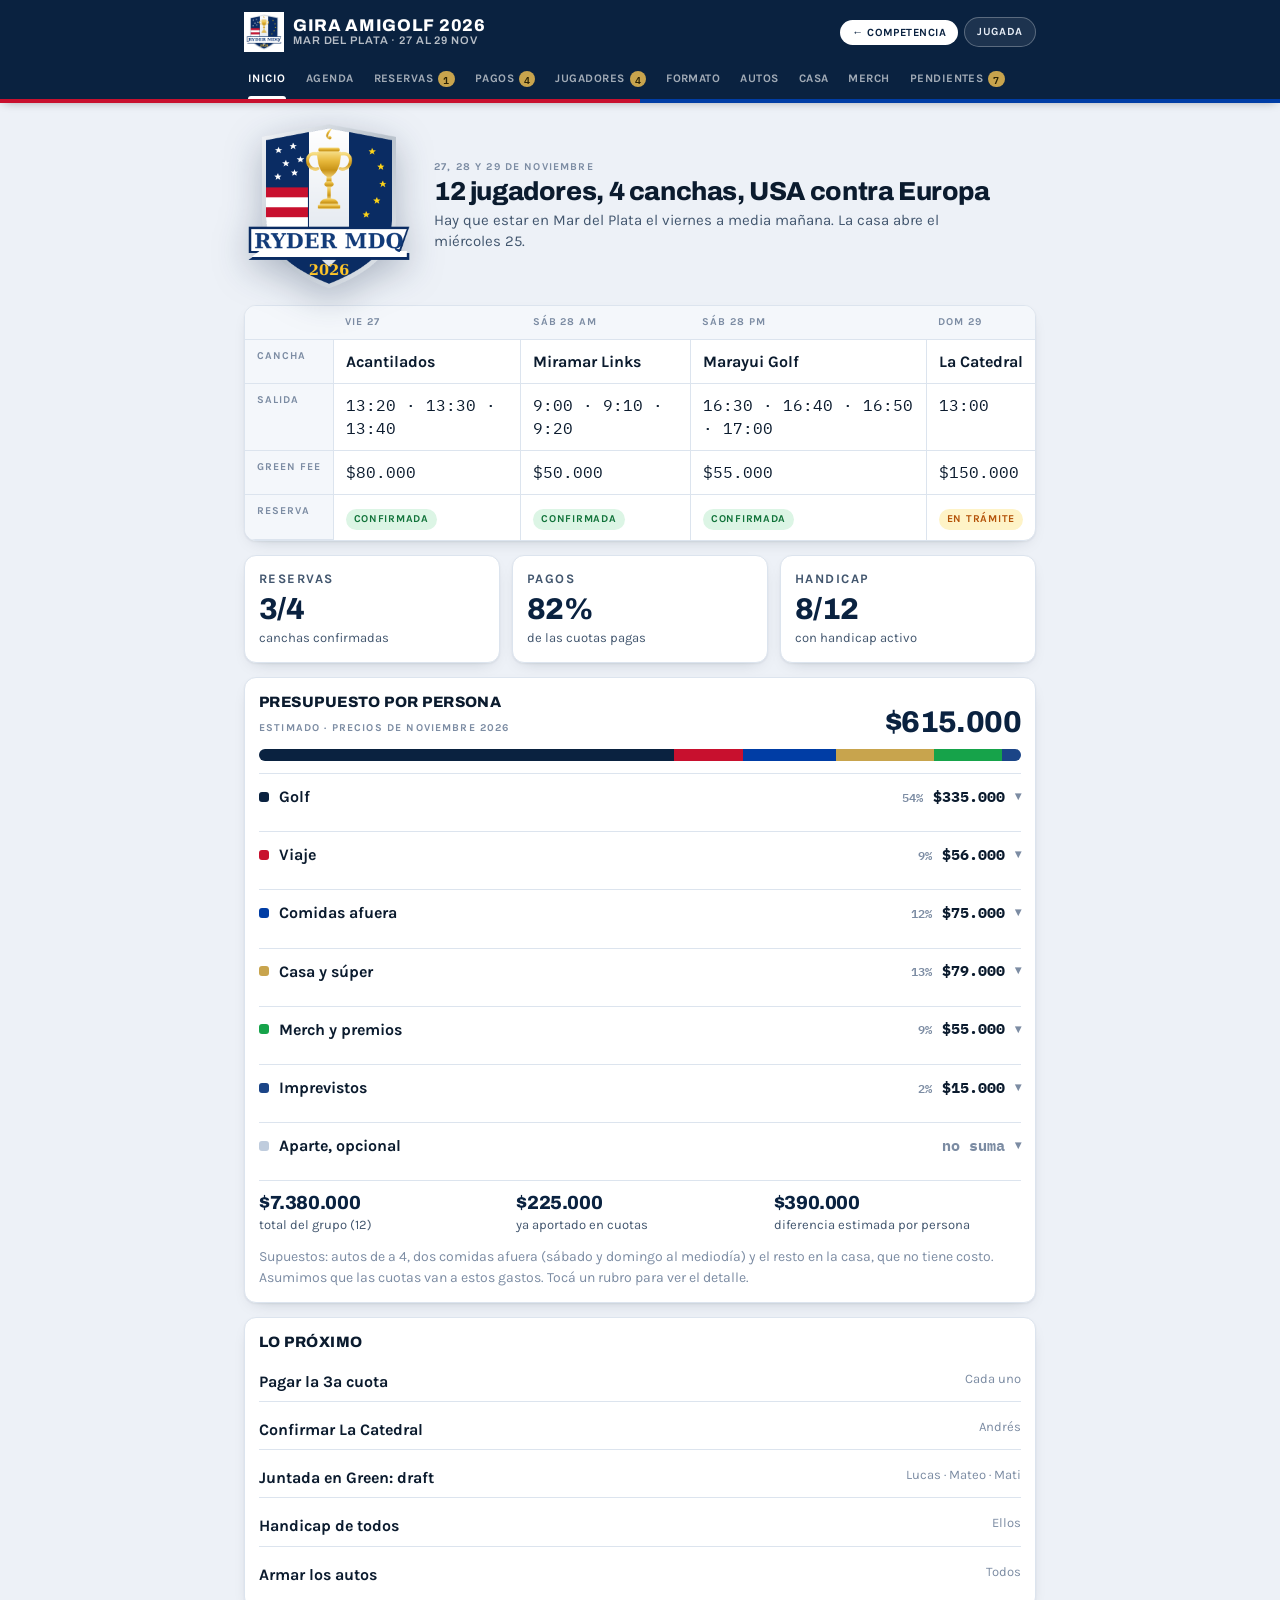
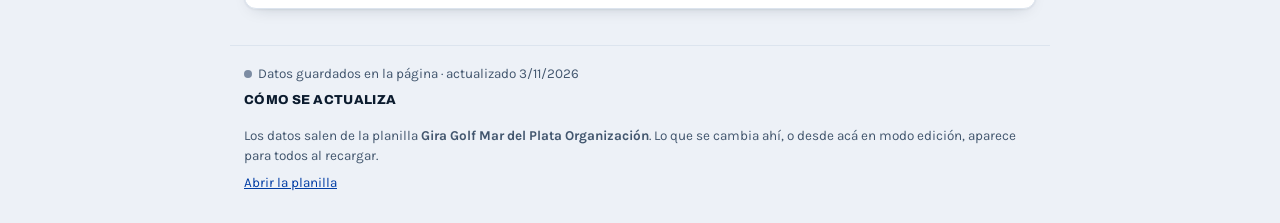
==== gira/index.html @ bca5e1f0 "Gira: la ruta no queda tapada por la leyenda Co-Authored-By: Claude Opus 5.5 <noreply@anthropic.com>" ====
<!doctype html>
<html lang="es">
<head>
<meta charset="utf-8">
<meta name="viewport" content="width=device-width,initial-scale=1,viewport-fit=cover">
<link rel="icon" href="../icono-192.png">
<title>Gira Amigolf 2026</title>
<meta name="claude:viewport-fit-sides" content="cover">
<meta name="description" content="Gira Amigolf 2026 · Mar del Plata, 27 al 29 de noviembre.">
<meta name="theme-color" content="#0A2240">
<meta property="og:title" content="Gira Amigolf 2026">
<meta property="og:description" content="Mar del Plata, 27 al 29 de noviembre. Agenda, reservas, pagos y equipos.">
<meta property="og:type" content="website">
<meta property="og:image" content="../icono-512.png">
<link rel="apple-touch-icon" href="../icono-192.png">
<link rel="preconnect" href="https://fonts.googleapis.com">
<link rel="preconnect" href="https://fonts.gstatic.com" crossorigin>
<link rel="stylesheet" href="https://fonts.googleapis.com/css2?family=Archivo:wght@500;600;800&family=Karla:wght@400;500;700&family=IBM+Plex+Mono:wght@500;600&display=swap">
<style>
body{margin:0}[hidden]{display:none!important}img{max-width:100%}
/* Mismo sistema visual que la app Ryder MDQ: barra navy, rojo USA, azul Europa, fondo claro y números negros.
   Un solo tema claro a propósito (se lee bien al sol en la cancha). */
:root{
  --navy:#0A2240; --navy-3:#1B4587;
  --usa:#C8102E; --usa-suave:#FBE7EA;
  --eur:#003DA5; --eur-suave:#E3ECFA;
  --fondo:#EDF1F7; --panel:#FFFFFF; --panel-2:#F4F7FB;
  --linea:#DCE4EE; --linea-2:#BFCCDD;
  --tinta:#0B1B2E; --tinta-2:#42566E; --tenue:#7C8CA3;
  --oro:#C8A44D; --oro-suave:#FBF3DE;
  --vivo:#16A34A; --vivo-suave:#DCF5E5; --alerta:#B45309; --alerta-suave:#FEF3C7;
  --sombra:0 1px 2px rgba(11,27,46,.06),0 6px 18px -10px rgba(11,27,46,.28);
  --titulo:Archivo,"Helvetica Neue",Arial,sans-serif;
  --texto:Karla,"Helvetica Neue",Arial,sans-serif;
  --num:"IBM Plex Mono",ui-monospace,Menlo,monospace;
  color-scheme:light;
}
*{box-sizing:border-box}
[hidden]{display:none!important}
body{background:var(--fondo);color:var(--tinta);font-family:var(--texto);font-size:16px;line-height:1.45;-webkit-font-smoothing:antialiased}
body::before{content:"";position:fixed;inset:0 0 auto;height:env(safe-area-inset-top,0px);z-index:50;background:var(--navy)}
a{color:var(--eur)}
:focus-visible{outline:2.5px solid var(--navy-3);outline-offset:2px;border-radius:6px}
h2,h3{font-family:var(--titulo);margin:0;text-wrap:balance;letter-spacing:-.015em}
p{margin:0}
.wrap{max-width:820px;margin:0 auto;padding-left:max(14px,env(safe-area-inset-left,0px));padding-right:max(14px,env(safe-area-inset-right,0px))}
.num{font-family:var(--num);font-variant-numeric:tabular-nums}

/* Barra superior */
.top{position:sticky;top:env(safe-area-inset-top,0px);z-index:40;background:var(--navy);box-shadow:0 2px 10px -4px rgba(0,0,0,.4)}
.cab{display:flex;align-items:center;justify-content:space-between;gap:10px;padding-block:12px 8px}
.logo{display:flex;align-items:center;gap:9px;color:#fff;font-family:var(--titulo);text-transform:uppercase;line-height:1.05;min-width:0}
.logo img{width:40px;height:40px;flex:0 0 auto}
.logo b{display:block;font-weight:800;font-size:17px;letter-spacing:.04em}
.logo span{display:block;font-weight:600;font-size:11px;letter-spacing:.08em;color:rgba(255,255,255,.7)}
.der{display:flex;align-items:center;gap:6px;flex:0 0 auto}
.volver{border:1px solid rgba(255,255,255,.28);background:#fff;color:var(--navy);border-radius:999px;padding:6px 11px;font:700 11px/1 var(--texto);letter-spacing:.04em;text-transform:uppercase;text-decoration:none;white-space:nowrap}
.volver:hover{background:#E8EEF7}
@media (max-width:400px){.logo span{display:none}.cuenta{padding:6px 9px}}
.cuenta{border:1px solid rgba(255,255,255,.28);background:rgba(255,255,255,.08);border-radius:999px;padding:6px 12px;color:#E8EEF7;font-size:11px;font-weight:700;letter-spacing:.06em;text-transform:uppercase;white-space:nowrap}
.cuenta b{font-family:var(--num);font-size:14px;color:#fff;margin-right:3px}
nav.tabs{display:flex;overflow-x:auto;scrollbar-width:none;margin-inline:-6px}
nav.tabs::-webkit-scrollbar{display:none}
nav.tabs button{flex:0 0 auto;border:0;background:transparent;padding:11px 10px 12px;font:700 11.5px/1 var(--texto);letter-spacing:.04em;text-transform:uppercase;color:rgba(255,255,255,.62);white-space:nowrap;position:relative;cursor:pointer;display:flex;align-items:center;gap:5px}
nav.tabs button:hover{color:#fff}
nav.tabs button[aria-selected="true"]{color:#fff}
nav.tabs button[aria-selected="true"]::after{content:"";position:absolute;left:10px;right:10px;bottom:0;height:3px;border-radius:3px 3px 0 0;background:#fff}
nav.tabs .n{font:600 10px/1 var(--num);background:var(--oro);color:#2B2205;border-radius:999px;padding:3px 5px}
.franja{height:4px;background:linear-gradient(90deg,var(--usa) 0 50%,var(--eur) 50% 100%)}

main{padding-block:18px 36px}
.panel{display:grid;gap:14px}
.eyebrow{font-size:10.5px;font-weight:700;letter-spacing:.11em;text-transform:uppercase;color:var(--tenue)}
h2{font-size:26px;font-weight:800;line-height:1.1;margin-top:3px}
h3{font-size:15px;font-weight:800;text-transform:uppercase;letter-spacing:.03em;margin-bottom:8px}
.bajada{color:var(--tinta-2);font-size:15px;margin-top:4px;max-width:60ch}
.card{background:var(--panel);border:1px solid var(--linea);border-radius:12px;box-shadow:var(--sombra);padding:14px;min-width:0}
.g2{display:grid;grid-template-columns:repeat(auto-fit,minmax(min(100%,300px),1fr));gap:12px}
.g3{display:grid;grid-template-columns:repeat(auto-fit,minmax(min(100%,180px),1fr));gap:12px}
ul.lista{margin:0;padding-left:1.1em;display:grid;gap:5px}
.chico{font-size:14px}
.tenue{color:var(--tenue)}
.t2{color:var(--tinta-2)}

/* Chips */
.chip{display:inline-flex;align-items:center;font:700 10.5px/1 var(--texto);letter-spacing:.07em;text-transform:uppercase;padding:5px 8px;border-radius:999px;white-space:nowrap}
.chip.ok{background:var(--vivo-suave);color:#11733A}
.chip.tram{background:var(--alerta-suave);color:var(--alerta)}
.chip.pend{background:var(--usa-suave);color:var(--usa)}
.chip.gris{background:var(--panel-2);color:var(--tinta-2);border:1px solid var(--linea)}
.chip.usa{background:var(--usa);color:#fff}
.chip.eur{background:var(--eur);color:#fff}

/* Tablas */
.scroll{overflow-x:auto;background:var(--panel);border:1px solid var(--linea);border-radius:12px;box-shadow:var(--sombra)}
table{border-collapse:collapse;width:100%;font-variant-numeric:tabular-nums}
th,td{padding:10px 12px;border-bottom:1px solid var(--linea);text-align:left;vertical-align:top}
tr:last-child td{border-bottom:0}
thead th{background:var(--panel-2);font:700 10.5px/1.2 var(--texto);letter-spacing:.09em;text-transform:uppercase;color:var(--tenue);white-space:nowrap}
table.grilla{min-width:600px}
table.grilla tbody th{font:700 10.5px/1.2 var(--texto);letter-spacing:.09em;text-transform:uppercase;color:var(--tenue);background:var(--panel-2);white-space:nowrap}
table.grilla td+td,table.grilla th+td{border-left:1px solid var(--linea)}

/* Inicio */
.dato b{display:block;font:800 30px/1 var(--titulo);letter-spacing:-.02em;color:var(--navy)}
.dato span{font-size:13px;color:var(--tinta-2)}
a.dato{text-decoration:none;color:inherit;display:grid;gap:5px}
.prox{display:grid;gap:8px}
.prox a{display:flex;justify-content:space-between;gap:10px;text-decoration:none;color:var(--tinta);padding:8px 0;border-bottom:1px solid var(--linea)}
.prox a:last-child{border-bottom:0}
.prox a span{color:var(--tenue);font-size:13px;white-space:nowrap}

/* Agenda */
.dia{display:grid;grid-template-columns:62px 1fr;gap:12px;align-items:start}
.fecha{text-align:center;border-radius:10px;padding:8px 2px;background:var(--panel-2);border:1px solid var(--linea);font-family:var(--titulo);line-height:1}
.fecha b{display:block;font-weight:800;font-size:26px;letter-spacing:-.02em}
.fecha span{font-size:10.5px;font-weight:700;letter-spacing:.1em;text-transform:uppercase;color:var(--tenue)}
.fecha.gira{background:var(--navy);border-color:var(--navy);color:#fff}
.fecha.gira span{color:rgba(255,255,255,.7)}
.dia2{grid-template-columns:62px minmax(0,1fr) minmax(0,1fr);gap:14px;padding:14px 0;border-top:1px solid var(--linea)}
.agenda2{display:grid;gap:0}
.agenda2 .dia2:first-of-type{border-top:0}
.ag-cab{display:grid;grid-template-columns:62px minmax(0,1fr) minmax(0,1fr);gap:14px;font:700 11px/1 var(--texto);letter-spacing:.08em;text-transform:uppercase;color:var(--tenue);padding-bottom:10px;border-bottom:2px solid var(--linea)}
.ag-col.com{background:var(--oro-suave);border-radius:10px;padding:10px 12px}
.ag-col.com .slot{border-bottom-color:rgba(200,164,77,.45)}
.ag-tit{display:none;font:700 11px/1 var(--texto);letter-spacing:.08em;text-transform:uppercase;color:#8A6A1F;margin-bottom:6px}
.chip.dist{background:var(--panel-2);color:var(--tinta-2);border:1px solid var(--linea);text-transform:none;letter-spacing:0;font-size:11.5px}
.ag-vacio{color:var(--tenue);font-size:14px;font-style:italic}
@media (max-width:700px){
  .ag-cab{display:none}
  .dia2{grid-template-columns:52px minmax(0,1fr)}
  .dia2 .ag-col.com{grid-column:2}
  .ag-tit{display:block}
}
.slot{display:grid;gap:3px;padding:9px 0;border-bottom:1px dashed var(--linea-2)}
.slot:first-child{padding-top:0}
.slot:last-child{border-bottom:0;padding-bottom:0}
.slot .h{font:600 12px/1 var(--num);color:var(--tinta-2)}
.slot .t{font-weight:700;font-size:16px;display:flex;flex-wrap:wrap;gap:6px;align-items:center}
.slot p{font-size:14px;color:var(--tinta-2)}

/* Reservas */
.cancha{display:grid;gap:10px}
.cancha .cab2{display:flex;justify-content:space-between;gap:10px;align-items:flex-start}
.kv{display:grid;grid-template-columns:auto 1fr;gap:6px 14px;font-size:14px}
.kv dt{color:var(--tenue);font-weight:700;font-size:10.5px;letter-spacing:.09em;text-transform:uppercase;padding-top:3px}
.kv dd{margin:0}

/* Pagos */
.alias{display:flex;flex-wrap:wrap;gap:10px 14px;align-items:center;justify-content:space-between}
.alias code{font:600 22px/1.1 var(--num);color:var(--navy);user-select:all;overflow-wrap:anywhere}
.btn{border:0;background:var(--navy);color:#fff;font:700 12px/1 var(--texto);letter-spacing:.06em;text-transform:uppercase;border-radius:999px;padding:10px 16px;cursor:pointer}
.barra{height:10px;border-radius:999px;background:var(--panel-2);border:1px solid var(--linea);overflow:hidden}
.barra i{display:block;height:100%;background:linear-gradient(90deg,var(--usa),var(--eur))}
.pt{display:inline-grid;place-items:center;width:26px;height:26px;border-radius:50%;font:700 13px/1 var(--num)}
.pt.si{background:var(--vivo);color:#fff}
.pt.av{border:2px solid var(--vivo);color:var(--vivo)}
.pt.no{border:2px dashed var(--linea-2);color:var(--tenue)}
td.c{text-align:center;width:58px}
.ley{display:flex;flex-wrap:wrap;gap:6px 16px;font-size:13px;color:var(--tinta-2);align-items:center}
.ley .pt{width:18px;height:18px;font-size:10px;margin-right:4px;vertical-align:middle}
@media (max-width:520px){th,td{padding:9px 7px}.apodo{display:none}}

/* Jugadores */
.equipos{display:grid;grid-template-columns:1fr 1fr;gap:10px}
.eq{border-radius:12px;padding:12px 14px;color:#fff}
.eq.usa{background:var(--usa)}
.eq.eur{background:var(--eur)}
.eq b{font:800 17px/1 var(--titulo);text-transform:uppercase;letter-spacing:.03em}
.eq ol{margin:8px 0 0;padding-left:1.2em;font-size:14px;display:grid;gap:2px}
.eq p{font-size:13px;opacity:.85;margin-top:4px}
.jug{display:flex;justify-content:space-between;gap:8px;align-items:flex-start}
.jug b{font-weight:700}
.jug small{display:block;color:var(--tenue);font-size:13px}

/* Pendientes */
.tarea{display:grid;grid-template-columns:22px 1fr auto;gap:10px;padding:11px 0;border-bottom:1px solid var(--linea);align-items:start}
.tarea:last-child{border-bottom:0}
.tarea .ck{width:20px;height:20px;border:2px solid var(--linea-2);border-radius:5px;margin-top:1px}
.tarea.hecha .ck{background:var(--vivo);border-color:var(--vivo)}
.tarea.hecha b{text-decoration:line-through;color:var(--tenue)}
.tarea .q{font-size:13px;color:var(--tenue);text-align:right}
@media (max-width:520px){.tarea{grid-template-columns:22px 1fr}.tarea .q{grid-column:2;text-align:left}}

/* Portada con el escudo */
.portada{display:grid;grid-template-columns:auto 1fr;gap:20px;align-items:center}
.portada img{width:170px;height:auto;filter:drop-shadow(0 10px 18px rgba(10,34,64,.28))}
@media (max-width:560px){.portada{grid-template-columns:1fr;justify-items:center;text-align:center}.portada img{width:210px}.portada .bajada{margin-inline:auto}}

/* Modo edición */
.lapiz{border:1px solid var(--linea-2);background:var(--panel);color:var(--navy);font:700 11px/1 var(--texto);letter-spacing:.05em;text-transform:uppercase;border-radius:999px;padding:6px 10px;cursor:pointer;white-space:nowrap}
.lapiz:hover{border-color:var(--navy)}
.lapiz.mas{background:var(--navy);color:#fff;border-color:var(--navy);justify-self:start}
button.pt,button.ck{cursor:pointer;padding:0;font:inherit}
button.ck{background:transparent}
.barra-ed{position:fixed;left:0;right:0;bottom:0;z-index:45;background:var(--oro);color:#2B2205;font-weight:700;font-size:13px;padding:10px max(14px,env(safe-area-inset-right,0px)) calc(10px + env(safe-area-inset-bottom,0px)) max(14px,env(safe-area-inset-left,0px));display:flex;justify-content:space-between;align-items:center;gap:10px}
.barra-ed button{border:0;background:#2B2205;color:#fff;border-radius:999px;padding:7px 12px;font:700 12px/1 var(--texto);cursor:pointer}
body.editando main{padding-bottom:70px}
.hoja{position:fixed;inset:0;z-index:60;background:rgba(11,27,46,.45);display:flex;align-items:flex-end;justify-content:center}
.hoja-in{background:var(--panel);width:100%;max-width:560px;max-height:88vh;overflow:auto;border-radius:16px 16px 0 0;padding:18px max(16px,env(safe-area-inset-right,0px)) calc(18px + env(safe-area-inset-bottom,0px)) max(16px,env(safe-area-inset-left,0px));display:grid;gap:12px;box-shadow:0 -10px 30px rgba(0,0,0,.25)}
@media (min-width:600px){.hoja{align-items:center}.hoja-in{border-radius:16px}}
.campos{display:grid;gap:10px}
.campos label{display:grid;gap:4px;font-size:11px;font-weight:700;letter-spacing:.08em;text-transform:uppercase;color:var(--tenue)}
.campos input,.campos select,.campos textarea{font:500 16px/1.3 var(--texto);color:var(--tinta);background:var(--panel-2);border:1px solid var(--linea-2);border-radius:10px;padding:10px 12px;width:100%;text-transform:none;letter-spacing:0}
.campos textarea{min-height:64px;resize:vertical}
.ed-botones{display:flex;flex-wrap:wrap;gap:8px}
.btn.sec{background:var(--panel-2);color:var(--tinta);border:1px solid var(--linea-2)}
.btn.peligro{background:var(--usa);margin-left:auto}
.ed-error{color:var(--usa);font-size:14px;font-weight:700}
.toast{position:fixed;left:50%;transform:translateX(-50%);bottom:calc(64px + env(safe-area-inset-bottom,0px));z-index:70;background:var(--navy);color:#fff;border-radius:999px;padding:10px 16px;font-weight:700;font-size:14px;box-shadow:var(--sombra)}
.login{display:flex;flex-wrap:wrap;gap:8px;align-items:center}
.login input{font:500 16px var(--texto);border:1px solid var(--linea-2);border-radius:999px;padding:8px 14px;background:var(--panel);min-width:0;flex:1 1 160px}

/* Presupuesto */
.presu{display:grid;gap:12px}
.presu-cab{display:flex;justify-content:space-between;align-items:flex-end;gap:10px;flex-wrap:wrap}
.presu-total{font:800 30px/1 var(--titulo);letter-spacing:-.02em;color:var(--navy)}
.presu-barra{display:flex;height:12px;border-radius:999px;overflow:hidden;background:var(--panel-2)}
.presu-barra i{display:block;height:100%}
details.rubro{border-top:1px solid var(--linea)}
details.rubro summary{display:grid;grid-template-columns:10px minmax(0,1fr) auto auto;gap:10px;align-items:center;padding:11px 0;cursor:pointer;list-style:none;font-weight:700}
details.rubro summary::-webkit-details-marker{display:none}
details.rubro summary::after{content:"▾";grid-column:5;color:var(--tenue);font-size:12px}
details.rubro[open] summary::after{content:"▴"}
details.rubro .pto{width:10px;height:10px;border-radius:3px;display:block}
details.rubro .pct{font:600 12px/1 var(--num);color:var(--tenue)}
details.rubro summary b{font-size:15px}
details.rubro ul{list-style:none;margin:0 0 10px;padding:0 0 0 20px;display:grid;gap:8px}
details.rubro li{display:flex;justify-content:space-between;gap:10px;align-items:flex-start;font-size:14px}
details.rubro li > div:first-child{min-width:0}
details.rubro li small{display:block;color:var(--tinta-2);font-size:12.5px;line-height:1.35}
details.rubro .pm{display:grid;justify-items:end;gap:4px;text-align:right;flex:0 0 auto}
.presu-pie{display:grid;grid-template-columns:repeat(3,minmax(0,1fr));gap:10px;border-top:1px solid var(--linea);padding-top:12px}
.presu-pie .dato b{font-size:19px}
@media (max-width:520px){.presu-pie{grid-template-columns:1fr 1fr}.presu-pie .dato:last-child{grid-column:1 / -1}}

.tras-cab{display:flex;align-items:flex-end;justify-content:space-between;gap:12px;margin-top:22px;flex-wrap:wrap}
.btn-todos{font:700 12px/1 var(--texto);letter-spacing:.06em;text-transform:uppercase;padding:10px 14px;border-radius:999px;border:1px solid var(--linea-2);background:var(--panel);color:var(--tinta);cursor:pointer}
.btn-todos.sel{background:var(--tinta);color:#fff;border-color:var(--tinta)}
.tras-mapa{padding:0;overflow:hidden;margin-top:12px}
#mapa-tras{height:480px;width:100%;background:var(--panel-2)}
@media (max-width:600px){#mapa-tras{height:440px}}
.leyenda{display:grid;gap:4px;max-width:210px;margin:8px 8px 0 0}
.ley{all:unset;box-sizing:border-box;display:grid;gap:1px;padding:6px 9px;border-radius:8px;background:rgba(255,255,255,.94);border-left:4px solid var(--c);box-shadow:0 1px 4px rgba(11,27,46,.25);cursor:pointer;font:500 11.5px/1.25 var(--texto);color:var(--tinta-2)}
.ley b{color:var(--c);font:800 12px/1.2 var(--titulo)}
.ley.sel{background:var(--c);color:#fff}.ley.sel b{color:#fff}
.ley:focus-visible{outline:3px solid var(--oro)}
@media (max-width:600px){.leyenda{max-width:160px}.ley{padding:5px 7px;font-size:10.5px}.ley b{font-size:11px}}
.pin span{display:grid;place-items:center;width:34px;height:34px;box-sizing:border-box;border-radius:50%;background:#fff;border:3px solid var(--tinta);box-shadow:0 2px 6px rgba(11,27,46,.35);font-size:16px}
.pin-casa{border-color:var(--oro);background:var(--oro-suave)}.pin-surf{border-color:#0E9F8C}
.leaflet-tooltip.cartel{background:var(--tinta);color:#fff;border:0;border-radius:8px;padding:5px 8px;font:500 12px/1.25 var(--texto);box-shadow:0 2px 8px rgba(11,27,46,.3)}
.leaflet-tooltip.cartel{transition:opacity .3s,transform .3s}.leaflet-tooltip.cartel.apagado{opacity:.35}.leaflet-tooltip.cartel.activo{background:var(--oro);color:var(--tinta);z-index:1000}.leaflet-tooltip.cartel b{font-family:var(--titulo);font-size:12.5px}
.leaflet-tooltip-top.cartel::before{border-top-color:var(--tinta)}.leaflet-tooltip-bottom.cartel::before{border-bottom-color:var(--tinta)}.leaflet-tooltip-left.cartel::before{border-left-color:var(--tinta)}.leaflet-tooltip-right.cartel::before{border-right-color:var(--tinta)}
.aviso{border-left:4px solid var(--oro);background:var(--oro-suave);border-radius:0 10px 10px 0;padding:10px 12px;font-size:14px}

footer{border-top:1px solid var(--linea);padding-block:18px 30px;font-size:13.5px;color:var(--tinta-2);display:grid;gap:8px}
footer h3{color:var(--tinta);font-size:13px}
.fuente{display:inline-flex;align-items:center;gap:6px}
.fuente i{width:8px;height:8px;border-radius:50%;background:var(--tenue)}
.fuente.vivo i{background:var(--vivo)}
@media (max-width:420px){h2{font-size:23px}.logo b{font-size:15px}.equipos{grid-template-columns:1fr}}
</style>

</head>
<body>
<header class="top">
  <div class="wrap">
    <div class="cab">
      <div class="logo"><img src="../icono-192.png" alt=""><div><b>Gira Amigolf 2026</b><span>Mar del Plata · 27 al 29 nov</span></div></div>
      <div class="der"><a class="volver" id="volver" href="../">← Competencia</a><div class="cuenta" id="cuenta">Mar del Plata</div></div>
    </div>
    <nav class="tabs" id="tabs" role="tablist" aria-label="Secciones de la gira"></nav>
  </div>
  <div class="franja"></div>
</header>

<main class="wrap" id="main" aria-live="polite"></main>
<footer class="wrap" id="pie"></footer>
<div id="editor" class="hoja" hidden role="dialog" aria-modal="true" aria-labelledby="ed-titulo">
  <form id="ed-form" class="hoja-in">
    <h3 id="ed-titulo">Editar</h3>
    <div id="ed-campos" class="campos"></div>
    <p id="ed-error" class="ed-error" hidden></p>
    <div class="ed-botones"><button type="submit" class="btn" id="ed-guardar">Guardar</button><button type="button" class="btn sec" id="ed-cancelar">Cancelar</button><button type="button" class="btn peligro" id="ed-borrar" hidden>Borrar</button></div>
  </form>
</div>
<div id="barra-ed" class="barra-ed" hidden><span>Modo edición: los cambios se guardan en la planilla</span><button type="button" id="ed-salir">Salir</button></div>
<div id="toast" class="toast" hidden></div>

<script>
/* ==================================================================
   PLANILLA. La página lee los datos de esta planilla de Google.
   Si no la puede leer, usa los datos guardados más abajo (RESPALDO).
   ================================================================== */
var PLANILLA = '1bqRQPRPMIJjf_L2csrbx83UsMI4Lxn8rnPHyZS3ilDU';   // Gira Golf Mar del Plata Organización
/* URL del Apps Script (Gira.gs) publicado como aplicación web. Con esto se lee la planilla al instante
   y la mesa chica puede editar desde la web. Vacío = solo lectura por la planilla pública. */
var BACKEND = 'https://script.google.com/macros/s/AKfycbz5xEUCLIV7fl1EZRGvyXqdRKPZHP6YFBZIk0sQhhcdAYJq790nzSIExWm2oWvYTvv1/exec';
/* La app de la competencia (Ryder MDQ). En el repo vive una carpeta más arriba. */
var APP_URL = '../';

/* Respaldo: mismas pestañas y columnas que la planilla. */
var RESPALDO = {
  Config: [
    { clave: 'actualizado', valor: '3/11/2026' },
    { clave: 'inicio', valor: '2026-11-27' },
    { clave: 'cuota', valor: '75000' },
    { clave: 'alias', valor: 'Lsantamarina.bru' },
    { clave: 'tesorero', valor: 'Lucas Santamarina (Brubank)' },
    { clave: 'app', valor: 'https://andr3sb3nv3.github.io/GolfTourMdq/' }
  ],
  Canchas: [
    { dia: 'Vie 27', cancha: 'Acantilados', salida: '13:20 · 13:30 · 13:40', lineas: '3 de 4', juego: 'Stableford + fourball', green_fee: '80000', estado: 'Confirmada', gestiona: 'Andrés', nota: 'Primera ronda. Cancha Azul (Merlo y Medio). Con el green fee viene un canasto de bolas. Pagado: $960.000 (12 × $80.000), lo transfirió Lucas.' },
    { dia: 'Sáb 28 AM', cancha: 'Miramar Links', salida: '9:00 · 9:10 · 9:20', lineas: '3 de 4', juego: 'Stableford + fourball', green_fee: '50000', estado: 'Confirmada', gestiona: 'Andrés', nota: 'Segunda ronda. Después: surf en Chapadmalal y Marayui a la tarde.' },
    { dia: 'Sáb 28 PM', cancha: 'Marayui Golf', salida: '16:30 · 16:40 · 16:50 · 17:00', lineas: '4 líneas de 3', juego: 'Scramble de a 3 · 9 hoyos', green_fee: '55000', estado: 'Confirmada', gestiona: 'Andrés', nota: 'Cuenta solo para la Ryder (medal neto por equipo). Pagamos 18: el que quiera sigue los otros 9, no suman.' },
    { dia: 'Dom 29', cancha: 'La Catedral', salida: '13:00', lineas: '3 de 4', juego: 'Stableford + fourball', green_fee: '150000', estado: 'En trámite', gestiona: 'Andrés', nota: 'Mar del Plata Golf Club. Después: almuerzo y premios.' }
  ],
  Agenda: [
    { fecha: '25', dia: 'Mié', hora: 'Todo el día', titulo: 'Abre la casa', detalle: 'Cada uno llega cuando puede.', estado: '' },
    { fecha: '26', dia: 'Jue', hora: 'Opcional', titulo: 'Ronda de práctica · Mar del Plata Golf', detalle: 'Opcional. Puede haber también una tarde de golf o de surf.', estado: '' },
    { fecha: '27', dia: 'Vie', hora: 'Media mañana', titulo: 'Todos en Mar del Plata', detalle: 'Último momento para llegar.', estado: '' },
    { fecha: '27', dia: 'Vie', hora: '13:20', titulo: 'Ronda 1 · Acantilados', detalle: 'Stableford + fourball. Cancha Azul (Merlo y Medio). Con el green fee viene un canasto de bolas.', estado: 'Confirmada' },
    { fecha: '28', dia: 'Sáb', hora: '9:00', titulo: 'Ronda 2 · Miramar Links', detalle: 'Stableford + fourball.', estado: 'Confirmada' },
    { fecha: '28', dia: 'Sáb', hora: '16:30', titulo: 'Ronda 3 · Marayui Golf', detalle: 'Scramble de a 3, 9 hoyos: cuenta para la Ryder. Después, el que quiera sigue los otros 9.', estado: 'Confirmada' },
    { fecha: '28', dia: 'Sáb', hora: 'Noche', titulo: 'Asado en la casa', detalle: 'Un buen asado.', estado: '' },
    { fecha: '29', dia: 'Dom', hora: '13:00', titulo: 'Ronda 4 · La Catedral', detalle: 'Almuerzo y entrega de premios.', estado: 'En trámite' }
  ],
  Jugadores: [
    { nombre: 'Facundo Urtubey', apodo: 'Chino', handicap: 'Sin handicap', nota: 'Falta sacarlo.', ago: '', sep: '', oct: '', excluido: '', equipo: '', capitan: '' },
    { nombre: 'Andrés Benvenuto', apodo: 'Benve', handicap: 'Activo', nota: '', ago: '✅', sep: '✅', oct: '✅', excluido: 'Sí', equipo: '', capitan: '' },
    { nombre: 'Tobías Benítez Cruz', apodo: 'Toba', handicap: 'Activo', nota: '', ago: '👍', sep: '✅', oct: 'ok', excluido: '', equipo: '', capitan: '' },
    { nombre: 'Francisco Socas', apodo: 'Fran', handicap: 'A resolver', nota: 'Traspaso al Jockey.', ago: '✅', sep: '✅', oct: '✅', excluido: '', equipo: '', capitan: '' },
    { nombre: 'Sebastián Bergadá', apodo: 'Sebas', handicap: 'Activo', nota: '', ago: '✅', sep: '✅', oct: '✅', excluido: '', equipo: '', capitan: 'Sí' },
    { nombre: 'Santiago Beccar Varela', apodo: 'Nari', handicap: 'A resolver', nota: 'Confirmar si está activo.', ago: '✅', sep: '✅', oct: '✅', excluido: '', equipo: '', capitan: '' },
    { nombre: 'Bautista Caputo', apodo: 'Bauti', handicap: 'Activo', nota: '', ago: '✅', sep: '✅', oct: '', excluido: '', equipo: '', capitan: '' },
    { nombre: 'Lucas Santamarina', apodo: 'Luqui', handicap: 'Activo', nota: '', ago: '✅', sep: '✅', oct: '✅', excluido: '', equipo: '', capitan: '' },
    { nombre: 'Matías Arizu', apodo: 'Mati', handicap: 'Activo', nota: '', ago: '🆗', sep: '🆗', oct: '', excluido: '', equipo: '', capitan: 'Sí' },
    { nombre: 'Joaquín Viboud', apodo: 'Vibu', handicap: 'Activo', nota: '', ago: '✅', sep: '✅', oct: '✅', excluido: '', equipo: '', capitan: '' },
    { nombre: 'Ignacio Paz', apodo: 'Ini', handicap: 'Activo', nota: '', ago: '✅', sep: '✅', oct: '', excluido: '', equipo: '', capitan: '' },
    { nombre: 'Bautista Boero', apodo: 'Boa (a confirmar)', handicap: 'A resolver', nota: 'Suplente: ocupa el lugar de Mateo Gazzera.', ago: '✅', sep: '✅', oct: '✅', excluido: '', equipo: '', capitan: '' }
  ],
  Viajes: [
    { jugador: 'Andrés Benvenuto', llega: 'Mié 25', como: 'Maneja y sale primero. Abre la casa.', auto: 'Auto de Benve' },
    { jugador: 'Ignacio Paz', llega: 'Mié 25', como: 'Va con Benve.', auto: 'Auto de Benve' },
    { jugador: 'Sebastián Bergadá', llega: 'Mié 25', como: '', auto: 'Auto de Benve' },
    { jugador: 'Tobías Benítez Cruz', llega: 'Jue 26 o vie temprano', como: 'Desde Córdoba. Lucas le lleva los palos.', auto: '' }
  ],
  Pendientes: [
    { tarea: 'Pagar la 3ª cuota', detalle: 'Venció el 31/10.', responsable: 'Cada uno', seccion: 'pagos', hecho: '' },
    { tarea: 'Transferencia a Acantilados', detalle: 'Pagado: $960.000 (12 × $80.000), lo transfirió Lucas.', responsable: 'Andrés', seccion: 'reservas', hecho: 'Sí' },
    { tarea: 'Confirmar La Catedral', detalle: 'Domingo 13:00. Pasar matrículas y pagar.', responsable: 'Andrés', seccion: 'reservas', hecho: '' },
    { tarea: 'Juntada en Green: draft', detalle: 'Fecha a confirmar.', responsable: 'Lucas · Mateo · Mati', seccion: 'formato', hecho: '' },
    { tarea: 'Handicap de todos', detalle: 'Chino, Fran y Nari.', responsable: 'Ellos', seccion: 'jugadores', hecho: '' },
    { tarea: 'Armar los autos', detalle: 'El que maneja avisa lugares.', responsable: 'Todos', seccion: 'autos', hecho: '' },
    { tarea: 'Chombas y premios', detalle: 'Juntar talles.', responsable: 'Lucas', seccion: 'merch', hecho: '' },
    { tarea: 'App en Stableford', detalle: '', responsable: 'Andrés', seccion: 'formato', hecho: '' },
    { tarea: 'Miramar confirmado', detalle: 'Sáb 28 a la mañana: 9:00, 9:10 y 9:20.', responsable: 'Andrés', seccion: 'reservas', hecho: 'Sí' },
    { tarea: 'Marayui confirmado', detalle: 'Sáb 28, 16:30 a 17:00, 4 líneas.', responsable: 'Andrés', seccion: 'reservas', hecho: 'Sí' }
  ],
  Presupuesto: [
    { rubro: 'Viaje', concepto: 'Nafta', detalle: 'Autos de a 4 (3 autos). Unos 1.000 km por auto entre ida, vuelta y traslados a las canchas: ~105 litros a $1.800. Toba viene de Córdoba: su viaje va aparte.', por_persona: '47250', estado: 'Estimado', opcional: '' },
    { rubro: 'Viaje', concepto: 'Peajes', detalle: 'Ruta 2 ida y vuelta: ~$35.000 por auto, dividido 4.', por_persona: '8750', estado: 'Estimado', opcional: '' },
    { rubro: 'Comidas afuera', concepto: 'Almuerzo del sábado en Marayui', detalle: 'Clubhouse, antes de salir. Con bebida.', por_persona: '35000', estado: 'Estimado', opcional: '' },
    { rubro: 'Comidas afuera', concepto: 'Almuerzo del domingo en La Catedral', detalle: 'Después de la ronda, con la entrega de premios.', por_persona: '40000', estado: 'Estimado', opcional: '' },
    { rubro: 'Casa y súper', concepto: 'Asado del viernes', detalle: 'Carne, achuras, pan y ensalada para 12.', por_persona: '16000', estado: 'Estimado', opcional: '' },
    { rubro: 'Casa y súper', concepto: 'Asado del sábado', detalle: 'Un buen asado en la casa.', por_persona: '16000', estado: 'Estimado', opcional: '' },
    { rubro: 'Casa y súper', concepto: 'Desayunos y almuerzo del viernes', detalle: 'Desayunos de vie, sáb y dom, y algo liviano antes de Acantilados.', por_persona: '12000', estado: 'Estimado', opcional: '' },
    { rubro: 'Casa y súper', concepto: 'Bebidas', detalle: 'Cerveza, vino, fernet, gaseosas y agua para todo el fin de semana.', por_persona: '30000', estado: 'Estimado', opcional: '' },
    { rubro: 'Casa y súper', concepto: 'Carbón, hielo y descartables', detalle: 'Más bolsas, servilletas y lo que falte en la casa.', por_persona: '5000', estado: 'Estimado', opcional: '' },
    { rubro: 'Merch y premios', concepto: 'Chomba del equipo', detalle: 'Del color del equipo, con apellido. Green Golf.', por_persona: '45000', estado: 'Estimado', opcional: '' },
    { rubro: 'Merch y premios', concepto: 'Premios', detalle: 'Campeón Stableford y equipo ganador de la Ryder.', por_persona: '10000', estado: 'Estimado', opcional: '' },
    { rubro: 'Imprevistos', concepto: 'Varios', detalle: 'Pelotas perdidas, café en las canchas y propinas.', por_persona: '15000', estado: 'Estimado', opcional: '' },
    { rubro: 'Aparte', concepto: 'Surf en Chapadmalal', detalle: 'Sábado entre las dos rondas: tabla y traje si hace falta.', por_persona: '', estado: 'A definir', opcional: 'Sí' },
    { rubro: 'Aparte', concepto: 'Llegar antes (mié o jue)', detalle: 'Comida extra en la casa, por día.', por_persona: '15000', estado: 'Estimado', opcional: 'Sí' },
    { rubro: 'Aparte', concepto: 'Ronda de práctica del jueves', detalle: 'Mar del Plata Golf: green fee aparte.', por_persona: '', estado: 'A definir', opcional: 'Sí' }
  ]
};

/* ------------------------------------------------------------------ */
var D = null, ORIGEN = 'respaldo';
var PESTANAS = ['Config', 'Canchas', 'Agenda', 'Jugadores', 'Viajes', 'Pendientes', 'Presupuesto'];

function csv(texto) {
  var filas = [], fila = [], campo = '', comillas = false;
  for (var i = 0; i < texto.length; i++) {
    var c = texto[i];
    if (comillas) {
      if (c === '"') { if (texto[i + 1] === '"') { campo += '"'; i++; } else comillas = false; }
      else campo += c;
    } else if (c === '"') comillas = true;
    else if (c === ',') { fila.push(campo); campo = ''; }
    else if (c === '\n' || c === '\r') { if (c === '\r' && texto[i + 1] === '\n') i++; fila.push(campo); filas.push(fila); fila = []; campo = ''; }
    else campo += c;
  }
  if (campo !== '' || fila.length) { fila.push(campo); filas.push(fila); }
  return filas;
}
function aObjetos(filas) {
  var cab = (filas.shift() || []).map(function (h) { return h.trim().toLowerCase().replace(/\s+/g, '_'); });
  return filas.filter(function (f) { return f.some(function (v) { return v.trim() !== ''; }); }).map(function (f) {
    var o = {}; cab.forEach(function (h, i) { o[h] = (f[i] || '').trim(); }); return o;
  });
}
function leerPestana(nombre) {
  var url = 'https://docs.google.com/spreadsheets/d/' + PLANILLA + '/gviz/tq?tqx=out:csv&headers=1&sheet=' + encodeURIComponent(nombre);
  return fetch(url, { cache: 'no-store' }).then(function (r) { if (!r.ok) throw new Error(r.status); return r.text(); }).then(function (t) {
    var datos = aObjetos(csv(t));
    var esperadas = Object.keys(RESPALDO[nombre][0]);
    // Si la pestaña no existe, Google devuelve la primera hoja: se descarta si no trae las columnas esperadas.
    if (!datos.length || !(esperadas[0] in datos[0])) throw new Error('pestaña ' + nombre);
    return datos;
  });
}
function cargarPlanilla() {
  var tiempo = new Promise(function (_, no) { setTimeout(function () { no(new Error('tiempo')); }, 6000); });
  var lecturas = PESTANAS.map(function (p) { return leerPestana(p).catch(function () { return RESPALDO[p]; }).then(function (d) { return [p, d]; }); });
  return Promise.race([Promise.all(lecturas), tiempo]).then(function (pares) {
    var d = {}, vivas = 0;
    pares.forEach(function (x) { d[x[0]] = x[1]; if (x[1] !== RESPALDO[x[0]]) vivas++; });
    if (vivas) ORIGEN = 'planilla';
    return d;
  }).catch(function () { return RESPALDO; });
}
function cargar() {
  if (!BACKEND) return cargarPlanilla();
  var tiempo = new Promise(function (_, no) { setTimeout(function () { no(new Error('tiempo')); }, 9000); });
  var pedido = fetch(BACKEND, { cache: 'no-store' }).then(function (r) { return r.json(); }).then(function (j) {
    if (!j.ok || !j.datos || !j.datos.Jugadores || !j.datos.Jugadores.length) throw new Error('backend');
    ORIGEN = 'backend'; return completar(j.datos);
  });
  return Promise.race([pedido, tiempo]).catch(cargarPlanilla);
}
function completar(d) { PESTANAS.forEach(function (p) { if (!d[p]) d[p] = []; }); return d; }

/* ------------------------------------------------------------------ */
function esc(s) { return String(s == null ? '' : s).replace(/[&<>"]/g, function (c) { return { '&': '&amp;', '<': '&lt;', '>': '&gt;', '"': '&quot;' }[c]; }); }
function pesos(n) { n = Number(String(n).replace(/[^\d]/g, '')); return n ? '$' + n.toLocaleString('es-AR') : ''; }
function si(v) { return /^(s[ií]|x|✅|✔|true|1)$/i.test(String(v).trim()); }
function pago(v) { v = String(v || '').trim(); if (!v) return 'no'; if (/^(✅|✔|si|sí|pag[oó])$/i.test(v)) return 'si'; if (/^(no|-|–|x)$/i.test(v)) return 'no'; return 'av'; }
function estado(v) { v = String(v || '').toLowerCase(); if (/confirm/.test(v)) return 'ok'; if (/tr[aá]mite/.test(v)) return 'tram'; if (/falta|pend|reserv/.test(v)) return 'pend'; return ''; }
function chipEstado(v) { var k = estado(v); return k ? '<span class="chip ' + k + '">' + esc(v) + '</span>' : ''; }
function hcp(v) { v = String(v || '').toLowerCase(); return /activo/.test(v) ? 'ok' : /sin/.test(v) ? 'pend' : 'tram'; }
function apellido(n) { return n.split(' ').slice(1).join(' ') || n; }
function cfg(k) { var f = D.Config.filter(function (x) { return x.clave === k; })[0]; return f ? f.valor : ''; }

function calculos() {
  var J = D.Jugadores, pagan = J.filter(function (j) { return !si(j.excluido); });
  var meses = ['ago', 'sep', 'oct'];
  var pagas = pagan.reduce(function (s, j) { return s + meses.filter(function (m) { return pago(j[m]) !== 'no'; }).length; }, 0);
  return {
    pagan: pagan, meses: meses, pagas: pagas, total: pagan.length * 3,
    deben: pagan.filter(function (j) { return pago(j.oct) === 'no'; }),
    sinHcp: J.filter(function (j) { return hcp(j.handicap) !== 'ok'; }),
    abiertas: D.Canchas.filter(function (c) { return estado(c.estado) !== 'ok'; }),
    tareas: D.Pendientes.filter(function (p) { return !si(p.hecho); })
  };
}

/* ------------------------------------------------------------------
   PRESUPUESTO por persona. Los green fees salen de Canchas; el resto, de la
   pestaña Presupuesto. Lo marcado como opcional va aparte y no suma.
   ------------------------------------------------------------------ */
var COLOR_RUBRO = ['var(--navy)', 'var(--usa)', 'var(--eur)', 'var(--oro)', 'var(--vivo)', 'var(--navy-3)', 'var(--tenue)'];
function monto(v) { return Number(String(v == null ? '' : v).replace(/[^\d]/g, '')) || 0; }
function lineasPresupuesto() {
  var est = monto(cfg('green_fee_estimado')) || 80000;   // Acantilados: $80.000 hasta que se cargue en la planilla
  var golf = D.Canchas.map(function (c) {
    var fee = monto(c.green_fee);
    return { rubro: 'Golf', concepto: c.cancha, detalle: c.dia + (fee ? '' : ' · estimado, falta confirmar la tarifa'), por_persona: String(fee || est),
             estado: fee ? 'Confirmado' : 'Estimado', opcional: '', link: 'reservas' };
  });
  var resto = (D.Presupuesto && D.Presupuesto.length) ? D.Presupuesto : RESPALDO.Presupuesto;
  return golf.concat(resto);
}
function presupuestoHTML() {
  var lineas = lineasPresupuesto(), rubros = [], aparte = [];
  lineas.forEach(function (l) {
    if (si(l.opcional)) { aparte.push(l); return; }
    var r = rubros.filter(function (x) { return x.n === l.rubro; })[0];
    if (!r) rubros.push(r = { n: l.rubro || 'Otros', items: [], total: 0 });
    r.items.push(l); r.total += monto(l.por_persona);
  });
  var total = rubros.reduce(function (s, r) { return s + r.total; }, 0);
  var n = D.Jugadores.length || 12, cuotas = (monto(cfg('cuota')) || 75000) * 3;
  var item = function (l) {
    var est = /confirm/i.test(l.estado) ? '<span class="chip ok">Confirmado</span>' : (monto(l.por_persona) ? '<span class="chip gris">' + esc(l.estado || 'Estimado') + '</span>' : '<span class="chip tram">A definir</span>');
    var ed = l.link ? (EDIT.on ? ' <a class="lapiz" href="#' + l.link + '">Editar</a>' : '') : lapiz('Presupuesto', l);
    return '<li><div><b>' + esc(l.concepto) + '</b>' + (l.detalle ? '<small>' + esc(l.detalle) + '</small>' : '') + '</div>' +
      '<div class="pm"><span class="num">' + (monto(l.por_persona) ? pesos(l.por_persona) : '—') + '</span>' + est + ed + '</div></li>';
  };
  return '<div class="card presu"><div class="presu-cab"><div><h3 style="margin:0">Presupuesto por persona</h3><span class="eyebrow">Estimado · precios de noviembre 2026</span></div>' +
    '<b class="presu-total num">' + pesos(total) + '</b></div>' +
    '<div class="presu-barra" role="img" aria-label="Reparto del presupuesto por rubro">' + rubros.map(function (r, i) {
      return '<i style="width:' + (total ? r.total / total * 100 : 0) + '%;background:' + COLOR_RUBRO[i % COLOR_RUBRO.length] + '" title="' + esc(r.n) + '"></i>';
    }).join('') + '</div>' +
    rubros.map(function (r, i) {
      return '<details class="rubro"><summary><i class="pto" style="background:' + COLOR_RUBRO[i % COLOR_RUBRO.length] + '"></i><span>' + esc(r.n) + '</span>' +
        '<span class="pct">' + (total ? Math.round(r.total / total * 100) : 0) + '%</span><b class="num">' + pesos(r.total) + '</b></summary><ul>' + r.items.map(item).join('') + '</ul></details>';
    }).join('') +
    (aparte.length ? '<details class="rubro aparte"><summary><i class="pto" style="background:var(--linea-2)"></i><span>Aparte, opcional</span><span class="pct"></span><b class="num tenue">no suma</b></summary><ul>' + aparte.map(item).join('') + '</ul></details>' : '') +
    mas('Presupuesto', 'Agregar gasto') +
    '<div class="presu-pie"><div class="dato"><b class="num">' + pesos(total * n) + '</b><span>total del grupo (' + n + ')</span></div>' +
      '<div class="dato"><b class="num">' + pesos(cuotas) + '</b><span>ya aportado en cuotas</span></div>' +
      '<div class="dato"><b class="num">' + pesos(Math.max(0, total - cuotas)) + '</b><span>diferencia estimada por persona</span></div></div>' +
    '<p class="chico tenue">Supuestos: autos de a 4, dos comidas afuera (sábado y domingo al mediodía) y el resto en la casa, que no tiene costo. ' +
      'Asumimos que las cuotas van a estos gastos. Tocá un rubro para ver el detalle.</p></div>';
}

/* ---------- agenda: deportes a la izquierda, comida a la derecha ---------- */
function esComida(a) { return /^(desayuno|almuerzo|cena|asado|merienda|picada|entrega de premios|premios|birras|comida)/i.test(String(a.titulo || '').trim()); }
function distanciaSurula(t) {
  t = String(t || '').toLowerCase();
  if (esComida({ titulo: t })) return 0;
  if (/acantilados/.test(t)) return 25;
  if (/miramar/.test(t)) return 43;
  if (/marayui/.test(t)) return 34;
  if (/catedral|mar del plata golf/.test(t)) return 5;
  return 0;
}
function momento(a) {
  var t = (a.hora + ' ' + a.titulo).toLowerCase();
  if (/desayuno|ma(ñ|n)ana/.test(t)) return 1;
  if (/almuerzo|mediod(í|i)a|antes del/.test(t)) return 2;
  if (/premios|despu(é|e)s|tarde|merienda/.test(t)) return 3;
  if (/noche|cena|asado/.test(t)) return 4;
  return 2.5;
}
/* ---------- traslados: casa ↔ canchas (tiempos de Google Maps en auto, sin tráfico) ---------- */
var LUGARES = {
  casa: { n: 'Villa Surula', c: [-38.0220356, -57.5280206], tipo: 'casa', cartel: 'Base' },
  catedral: { n: 'La Catedral', c: [-38.030281, -57.5356082], tipo: 'golf', cartel: 'Jue práctica · Dom 13:00' },
  acantilados: { n: 'Golf Los Acantilados', c: [-38.1040192, -57.61573], tipo: 'golf', cartel: 'Vie 13:20' },
  miramar: { n: 'Miramar Links', c: [-38.253244, -57.7933263], tipo: 'golf', cartel: 'Sáb 9:00' },
  chapa: { n: 'Playa Chapadmalal', c: [-38.1786, -57.6467], tipo: 'surf', cartel: 'Sáb surf' },
  marayui: { n: 'Marayui Golf', c: [-38.1691339, -57.6711634], tipo: 'golf', cartel: 'Sáb 16:30' }
};
var VIAJES = [
  { dia: 'Jue 26', de: 'casa', a: 'catedral', min: 5, sale: 'Opcional', nota: 'Opcional: práctica en Mar del Plata Golf (a 1 km) o surf en Playa Grande.', color: '#7C8CA3', d: 0 },
  { dia: 'Vie 27', de: 'casa', a: 'acantilados', min: 25, sale: '11:45', llega: '12:15', tee: '13:20', nota: 'Una hora antes para tirar el canasto de bolas.', color: '#C8102E', d: 1 },
  { dia: 'Sáb 28', de: 'casa', a: 'miramar', min: 43, sale: '7:40', llega: '8:30', tee: '9:00', nota: 'Media hora antes para calentar.', color: '#003DA5', d: 2 },
  { dia: 'Sáb 28', de: 'miramar', a: 'chapa', min: 25, sale: '13:45', llega: '14:10', nota: 'Al terminar: surf en Chapadmalal, de camino a Marayui.', color: '#003DA5', d: 2 },
  { dia: 'Sáb 28', de: 'chapa', a: 'marayui', min: 5, sale: '15:45', llega: '15:50', tee: '16:30', nota: 'Marayui queda en Chapadmalal. Vuelta a la casa: 34 min.', color: '#003DA5', d: 2 },
  { dia: 'Dom 29', de: 'casa', a: 'catedral', min: 5, sale: '12:30', llega: '12:35', tee: '13:00', nota: 'Última ronda, almuerzo y premios.', color: '#1E8E3E', d: 3 }
];
var MAPA = { sel: -1, rutas: {}, mk: {} };
var NARRA = ["Arrancamos el jueves. Para el que quiera, práctica en Mar del Plata Golf, a cinco minutos de la casa, o un día de surf en Playa Grande.", "Viernes, primera ronda en Golf Los Acantilados. Salimos de la casa a las doce menos cuarto, son veinticinco minutos. Llegamos a las doce y cuarto, tiramos el canasto de bolas, y a la una y veinte sale la primera línea.", "Sábado temprano, nos vamos a Miramar Links. Salimos a las ocho menos veinte: son unos cuarenta minutos por la costa. A las ocho y media estamos calentando, y a las nueve salimos a jugar.", "Terminamos en Miramar cerca de las dos menos cuarto, y en veinticinco minutos estamos en la playa de Chapadmalal. Momento de surf.", "A las cuatro menos cuarto dejamos la playa, y en cinco minutos llegamos a Marayui. El scramble sale a las cuatro y media de la tarde. Después, a la casa: son treinta y cinco minutos.", "Domingo, última ronda en La Catedral, a cinco minutos de la casa. Salimos a las doce y media y jugamos a la una. Después, almuerzo y entrega de premios."];
var RUTAS_GUARDADAS = {"casa-catedral": "vdagFd|b~IfEDrBXx@b@pApBdJlThKxHvLtEu@hB", "casa-acantilados": "vdagFd|b~ItJbAjLpWxJtHfJtDzI_Ajx@tp@eOdUxCeDvoCpmDvHfCvf@OdJlFbpExvFsEhG", "casa-miramar": "vdagFd|b~Il_CbaBvhArVn\\aP~n@bRtg@_D`QzUtgByKfJfJjjCnfG|tAbwAhcAzTjy@tn@lgCpvChbDjvEfz@tsC|s@tg@~l@rwBtYv^|MtaBdaAdtDpgAtkB", "miramar-chapa": "linhFvvv_Jgs@ccAeQgb@eKqt@e]u{@}XggAiAqv@aIed@mEoKyUeXkJwk@__@ifAyJwMk^wNkHqHka@ceAeEak@iEyN_Sy\\gSgReMga@_Ug]oh@o`@sc@sv@xEd@", "chapa-marayui": "nr_hFxjz~IqBaAgBZlb@~t@jJ`KnAtCqmAbaB}R_S"};
function decodificar(t) { var i = 0, lat = 0, lng = 0, out = []; while (i < t.length) { var b, sh = 0, r = 0; do { b = t.charCodeAt(i++) - 63; r |= (b & 31) << sh; sh += 5; } while (b >= 32); lat += r & 1 ? ~(r >> 1) : r >> 1; sh = 0; r = 0; do { b = t.charCodeAt(i++) - 63; r |= (b & 31) << sh; sh += 5; } while (b >= 32); lng += r & 1 ? ~(r >> 1) : r >> 1; out.push([lat / 1e5, lng / 1e5]); } return out; }
function linkMaps(v) {
  var f = function (l) { return LUGARES[l].c.join(','); };
  return 'https://www.google.com/maps/dir/?api=1&origin=' + f(v.de) + '&destination=' + f(v.a) + '&travelmode=driving';
}
function traslados() {
  setTimeout(iniciarMapa, 0);
  return '<div class="tras-cab"><div><div class="eyebrow">Desde Villa Surula</div><h2>Traslados</h2>' +
      '<p class="bajada">Rojo: viernes · Azul: sábado · Verde: domingo. Tocá un cartel para ver el viaje, o mirá la secuencia con el sonido prendido.</p></div>' +
      '<button type="button" class="btn-todos" data-ruta="seq">▶ Ver secuencia</button></div>' +
    '<div class="card tras-mapa"><div id="mapa-tras" role="img" aria-label="Mapa de los traslados"></div></div>';
}
function leyenda() {
  return VIAJES.map(function (v, i) {
    return '<button type="button" class="ley" data-ruta="' + i + '" style="--c:' + v.color + '"><b>' + esc(v.dia) + ' · ' + esc(LUGARES[v.a].n) + '</b>' +
      '<span>' + (v.tee ? 'Tee ' + esc(v.tee) + ' · ' : '') + (/^\d/.test(v.sale) ? 'sale ' + esc(v.sale) + ' · ' : '') + v.min + "' en auto</span></button>";
  }).join('');
}
function cargarLeaflet(cb) {
  if (!document.getElementById('leaflet-css')) {
    var l = document.createElement('link'); l.id = 'leaflet-css'; l.rel = 'stylesheet';
    l.href = 'https://cdnjs.cloudflare.com/ajax/libs/leaflet/1.9.4/leaflet.min.css'; document.head.appendChild(l);
  }
  if (window.L) return cb();
  var sc = document.getElementById('leaflet-js');
  if (!sc) { sc = document.createElement('script'); sc.id = 'leaflet-js'; sc.src = 'https://cdnjs.cloudflare.com/ajax/libs/leaflet/1.9.4/leaflet.min.js'; document.head.appendChild(sc); }
  sc.addEventListener('load', cb);
}
function iniciarMapa() {
  var el = document.getElementById('mapa-tras');
  if (!el || el._listo) return;
  el._listo = true;
  cargarLeaflet(function () {
    if (!document.body.contains(el)) return;
    var m = L.map(el, { scrollWheelZoom: false, zoomControl: true, attributionControl: true, zoomAnimation: false, markerZoomAnimation: false });
    L.tileLayer('https://tile.openstreetmap.org/{z}/{x}/{y}.png', {
      maxZoom: 18, attribution: '© OpenStreetMap'
    }).addTo(m);
    m.setView([-38.12, -57.66], 10);
    var COLOR = { casa: 'var(--oro)', catedral: '#1E8E3E', acantilados: '#C8102E', miramar: '#003DA5', chapa: '#003DA5', marayui: '#003DA5' };
    Object.keys(LUGARES).forEach(function (k) {
      var g = LUGARES[k], ic = g.tipo === 'casa' ? '🏠' : g.tipo === 'surf' ? '🏄' : '⛳';
      MAPA.mk[k] = L.marker(g.c, { icon: L.divIcon({ className: 'pin', html: '<span style="border-color:' + COLOR[k] + '">' + ic + '</span>', iconSize: [34, 34], iconAnchor: [17, 17] }) })
        .addTo(m).bindTooltip(esc(g.n), { direction: 'top', offset: [0, -16], className: 'cartel' });
    });
    var ley = L.control({ position: 'topright' });
    ley.onAdd = function () { var d = L.DomUtil.create('div', 'leyenda'); d.innerHTML = leyenda(); L.DomEvent.disableClickPropagation(d); L.DomEvent.disableScrollPropagation(d); return d; };
    ley.addTo(m);
    MAPA.m = m; MAPA.capa = L.layerGroup().addTo(m);
    mostrarRuta(MAPA.sel);
  });
}
function geometria(v) {
  var key = v.de + '-' + v.a;
  if (MAPA.rutas[key]) return Promise.resolve(MAPA.rutas[key]);
  var a = LUGARES[v.de].c, b = LUGARES[v.a].c;
  var recta = RUTAS_GUARDADAS[key] ? decodificar(RUTAS_GUARDADAS[key]) : [a, b];
  return fetch('https://router.project-osrm.org/route/v1/driving/' + a[1] + ',' + a[0] + ';' + b[1] + ',' + b[0] + '?overview=full&geometries=geojson')
    .then(function (r) { return r.json(); })
    .then(function (j) { var c = j.routes[0].geometry.coordinates.map(function (p) { return [p[1], p[0]]; }); MAPA.rutas[key] = c; return c; })
    .catch(function () { return recta; });
}
function mostrarRuta(i) {
  MAPA.sel = i;
  document.querySelectorAll('.ley').forEach(function (b) { b.classList.toggle('sel', Number(b.getAttribute('data-ruta')) === i); });
  if (!MAPA.m) return;
  var lista = i < 0 ? VIAJES : [VIAJES[i]];
  Promise.all(lista.map(geometria)).then(function (gs) {
    if (MAPA.sel !== i) return;
    MAPA.capa.clearLayers();
    var todo = [];
    gs.forEach(function (g, n) {
      L.polyline(g, { color: '#fff', weight: 8, opacity: .9 }).addTo(MAPA.capa);
      L.polyline(g, { color: lista[n].color, weight: 4.5, opacity: .95 }).addTo(MAPA.capa);
      todo = todo.concat(g);
    });
    MAPA.m.invalidateSize();
    MAPA.m.stop();
    var ancho = (document.querySelector('.leyenda') || {}).offsetWidth || 0;
    if (todo.length) MAPA.m.fitBounds(L.latLngBounds(todo), { paddingTopLeft: [40, 40], paddingBottomRight: [ancho + 30, 40], maxZoom: 14, animate: false });
    Object.keys(MAPA.mk).forEach(function (k) { var tt = MAPA.mk[k].getTooltip(); if (tt) tt.update(); });
  });
}
/* Voz: la más linda que tenga el navegador, en español y femenina. */
var VOZ = { v: null, seq: false, gen: 0 };
function elegirVoz() {
  if (!('speechSynthesis' in window)) return null;
  var vs = speechSynthesis.getVoices().filter(function (v) { return /^es/i.test(v.lang); });
  if (!vs.length) return null;
  var puntos = function (v) {
    var n = v.name, p = 0;
    if (/natural|neural|online|premium|enhanced|mejorada|superior/i.test(n)) p += 50;
    if (/elena|paulina|m[oó]nica|marisol|isabela|helena|elvira|dalia|sabina|laura|luc[ií]a|valentina|camila|esperanza|paloma|female|mujer/i.test(n)) p += 30;
    if (/google/i.test(n)) p += 35;
    if (/eddy|flo|grandma|grandpa|reed|rocko|sandy|shelley|bells|bubbles|bad news|good news|organ|zarvox|whisper|trinoids|albert|jester|superstar|wobble|cellos|boing/i.test(n)) p -= 100;
    if (/jorge|diego|pablo|alvaro|álvaro|raul|raúl|enrique|carlos|tom[aá]s|juan|male/i.test(n) && !/female/i.test(n)) p -= 60;
    if (/es-AR/i.test(v.lang)) p += 12; else if (/es-(US|MX|419)/i.test(v.lang)) p += 8; else if (/es-ES/i.test(v.lang)) p += 5;
    return p;
  };
  return vs.sort(function (a, b) { return puntos(b) - puntos(a); })[0];
}
if ('speechSynthesis' in window) { VOZ.v = elegirVoz(); speechSynthesis.onvoiceschanged = function () { VOZ.v = elegirVoz(); }; }
function decir(texto) {
  return new Promise(function (ok) {
    if (!('speechSynthesis' in window)) return setTimeout(ok, 4500);
    speechSynthesis.cancel();
    var u = new SpeechSynthesisUtterance(texto);
    u.lang = VOZ.v ? VOZ.v.lang : 'es-AR'; if (VOZ.v) u.voice = VOZ.v;
    u.rate = 1; u.pitch = 1;
    var listo = false, fin = function () { if (!listo) { listo = true; ok(); } };
    u.onend = fin; u.onerror = fin;
    setTimeout(fin, 30000);
    speechSynthesis.speak(u);
  });
}
function callar() { VOZ.seq = false; VOZ.gen++; if ('speechSynthesis' in window) speechSynthesis.cancel(); botonSeq(); }
function botonSeq() { var b = document.querySelector('.btn-todos'); if (b) { b.textContent = VOZ.seq ? '■ Detener' : '▶ Ver secuencia'; b.classList.toggle('sel', VOZ.seq); } }
function secuencia() {
  callar(); VOZ.seq = true; var gen = VOZ.gen; botonSeq();
  var paso = function (i) {
    if (gen !== VOZ.gen) return;
    if (i >= VIAJES.length) {
      mostrarRuta(-1);
      return decir('Y eso es todo. ¡Buena gira, y buen golf!').then(function () { if (gen === VOZ.gen) { VOZ.seq = false; botonSeq(); } });
    }
    mostrarRuta(i);
    decir(NARRA[i]).then(function () { setTimeout(function () { paso(i + 1); }, 700); });
  };
  mostrarRuta(-1);
  decir('Te cuento cómo nos movemos en la gira, siempre desde Villa Surula.').then(function () { paso(0); });
}
document.addEventListener('click', function (e) {
  var b = e.target.closest('[data-ruta]'); if (!b) return;
  var v = b.getAttribute('data-ruta');
  if (v === 'seq') { if (VOZ.seq) callar(); else secuencia(); }
  else { callar(); mostrarRuta(Number(v)); decir(NARRA[Number(v)]); }
});

var TABS = [['inicio', 'Inicio'], ['agenda', 'Agenda'], ['reservas', 'Reservas'], ['pagos', 'Pagos'], ['jugadores', 'Jugadores'],
  ['formato', 'Formato'], ['autos', 'Autos'], ['casa', 'Casa'], ['merch', 'Merch'], ['pendientes', 'Pendientes']];

var V = {
  inicio: function (k) {
    var filas = [['Cancha', function (c) { return '<b>' + esc(c.cancha) + '</b>'; }], ['Salida', function (c) { return '<span class="num">' + esc(c.salida) + '</span>'; }],
      ['Green fee', function (c) { return c.green_fee ? '<span class="num">' + pesos(c.green_fee) + '</span>' : '<span class="tenue">A confirmar</span>'; }],
      ['Reserva', function (c) { return chipEstado(c.estado); }]];
    return '<div class="portada"><img src="../escudo.png" alt="Escudo Ryder MDQ 2026" width="512" height="512"><div><div class="eyebrow">27, 28 y 29 de noviembre</div><h2>12 jugadores, 4 canchas, USA contra Europa</h2>' +
      '<p class="bajada">Hay que estar en Mar del Plata el viernes a media mañana. La casa abre el miércoles 25.</p></div></div>' +
      '<div class="scroll"><table class="grilla"><thead><tr><th></th>' + D.Canchas.map(function (c) { return '<th>' + esc(c.dia) + '</th>'; }).join('') + '</tr></thead><tbody>' +
      filas.map(function (f) { return '<tr><th>' + f[0] + '</th>' + D.Canchas.map(function (c) { return '<td>' + f[1](c) + '</td>'; }).join('') + '</tr>'; }).join('') + '</tbody></table></div>' +
      '<div class="g3">' +
        '<a class="card dato" href="#reservas"><span class="eyebrow">Reservas</span><b>' + (D.Canchas.length - k.abiertas.length) + '/' + D.Canchas.length + '</b><span>canchas confirmadas</span></a>' +
        '<a class="card dato" href="#pagos"><span class="eyebrow">Pagos</span><b>' + (k.total ? Math.round(k.pagas / k.total * 100) : 0) + '%</b><span>de las cuotas pagas</span></a>' +
        '<a class="card dato" href="#jugadores"><span class="eyebrow">Handicap</span><b>' + (D.Jugadores.length - k.sinHcp.length) + '/' + D.Jugadores.length + '</b><span>con handicap activo</span></a>' +
      '</div>' +
      presupuestoHTML() +
      '<div class="card"><h3>Lo próximo</h3><div class="prox">' + k.tareas.slice(0, 5).map(function (p) {
        return '<a href="#' + esc(p.seccion) + '"><b>' + esc(p.tarea) + '</b><span>' + esc(p.responsable) + '</span></a>';
      }).join('') + '</div></div>';
  },

  agenda: function () {
    var dias = [];
    D.Agenda.forEach(function (a) { var d = dias.filter(function (x) { return x.fecha === a.fecha; })[0]; if (!d) dias.push(d = { fecha: a.fecha, dia: a.dia, items: [] }); d.items.push(a); });
    dias.sort(function (a, b) { return (Number(a.fecha) || 99) - (Number(b.fecha) || 99); });
    var slot = function (a) {
      var km = distanciaSurula(a.titulo);
      return '<div class="slot"><span class="h">' + esc(a.hora) + '</span><div class="t">' + esc(a.titulo) + (km ? ' <span class="chip dist">🚗 ' + km + "' de Surula</span>" : '') + ' ' + chipEstado(a.estado) + lapiz('Agenda', a) + '</div>' + (a.detalle ? '<p>' + esc(a.detalle) + '</p>' : '') + '</div>';
    };
    return '<div><div class="eyebrow">Cronograma</div><h2>Agenda</h2></div>' +
      '<div class="card agenda2">' +
      '<div class="ag-cab"><span></span><span>⛳ Golf y surf</span><span>🍽 Comida</span></div>' +
      dias.map(function (d) {
        var gira = Number(d.fecha) >= 27;
        var dep = d.items.filter(function (a) { return !esComida(a); });
        var com = d.items.filter(esComida).map(function (a, i) { return [a, i]; })
          .sort(function (x, y) { return momento(x[0]) - momento(y[0]) || x[1] - y[1]; }).map(function (x) { return x[0]; });
        return '<div class="dia dia2"><div class="fecha' + (gira ? ' gira' : '') + '"><span>' + esc(d.dia) + '</span><b>' + esc(d.fecha) + '</b><span>nov</span></div>' +
          '<div class="ag-col dep">' + (dep.length ? dep.map(slot).join('') : '<p class="ag-vacio">Libre</p>') + '</div>' +
          '<div class="ag-col com"><span class="ag-tit">🍽 Comida</span>' + (com.length ? com.map(slot).join('') : '<p class="ag-vacio">' + (Number(d.fecha) < 27 ? 'Cada uno se arregla' : '—') + '</p>') + '</div>' +
        '</div>';
      }).join('') + '</div>' + mas('Agenda', 'Agregar actividad') + traslados() +
      '<div class="aviso">Antes de la gira: juntada en Green para el draft. Fecha a confirmar.</div>';
  },

  reservas: function () {
    return '<div><div class="eyebrow">Gestiona Andrés</div><h2>Reservas</h2></div>' +
      '<div class="g2">' + D.Canchas.map(function (c) {
        return '<div class="card cancha"><div class="cab2"><div><div class="eyebrow">' + esc(c.dia) + '</div><h3 style="margin:3px 0 0">' + esc(c.cancha) + '</h3></div><div style="display:grid;gap:6px;justify-items:end">' + chipEstado(c.estado) + lapiz('Canchas', c) + '</div></div>' +
          '<dl class="kv"><dt>Salida</dt><dd class="num">' + esc(c.salida) + '</dd>' +
          (c.lineas ? '<dt>Líneas</dt><dd>' + esc(c.lineas) + '</dd>' : '') +
          '<dt>Green fee</dt><dd class="num">' + (pesos(c.green_fee) || 'A confirmar') + '</dd>' +
          '<dt>Juego</dt><dd>' + esc(c.juego) + '</dd></dl>' +
          (c.nota ? '<p class="chico t2">' + esc(c.nota) + '</p>' : '') + '</div>';
      }).join('') + '</div>' + mas('Canchas', 'Agregar cancha');
  },

  pagos: function (k) {
    var cuota = Number(String(cfg('cuota')).replace(/[^\d]/g, '')) || 75000, pct = k.total ? Math.round(k.pagas / k.total * 100) : 0;
    var pt = function (j, m) {
      var v = pago(j[m]), txt = v === 'no' ? '–' : '✓';
      return EDIT.on && j._fila ? '<button type="button" class="pt ' + v + '" data-pago="' + j._fila + '|' + m + '" aria-label="Cambiar pago de ' + m + '">' + txt + '</button>' : '<span class="pt ' + v + '">' + txt + '</span>';
    };
    return '<div><div class="eyebrow">Tesorero: ' + esc(cfg('tesorero')) + '</div><h2>Pagos</h2>' +
      '<p class="bajada">3 cuotas de ' + pesos(cuota) + ' = ' + pesos(cuota * 3) + ' por persona. La última venció el 31/10.</p></div>' +
      '<div class="card alias"><div><div class="eyebrow">Alias</div><code id="alias">' + esc(cfg('alias')) + '</code></div><button class="btn" id="copiar" type="button">Copiar alias</button></div>' +
      '<div class="card" style="display:grid;gap:10px"><div class="g3">' +
        '<div class="dato"><b>' + pesos(k.pagas * cuota) + '</b><span>recaudado</span></div>' +
        '<div class="dato"><b>' + pesos((k.total - k.pagas) * cuota) + '</b><span>falta cobrar</span></div>' +
        '<div class="dato"><b>' + k.deben.length + '</b><span>deben octubre</span></div></div>' +
        '<div class="barra"><i style="width:' + pct + '%"></i></div></div>' +
      '<div class="scroll"><table><thead><tr><th>Jugador</th><th style="text-align:center">Ago</th><th style="text-align:center">Sep</th><th style="text-align:center">Oct</th><th>Estado</th></tr></thead><tbody>' +
      D.Jugadores.map(function (j) {
        var n = k.meses.filter(function (m) { return pago(j[m]) !== 'no'; }).length;
        var st = si(j.excluido) ? '<span class="chip gris">Excluido</span>' : n === 3 ? '<span class="chip ok">Al día</span>' : n === 0 ? '<span class="chip pend">Sin pagos</span>' : '<span class="chip tram">Debe ' + (3 - n) + '</span>';
        return '<tr><td><b>' + esc(apellido(j.nombre)) + '</b> <span class="tenue chico apodo">' + esc(j.apodo) + '</span></td><td class="c">' + pt(j, 'ago') + '</td><td class="c">' + pt(j, 'sep') + '</td><td class="c">' + pt(j, 'oct') + '</td><td>' + st + (EDIT.on ? ' ' + lapiz('Jugadores', j) : '') + '</td></tr>';
      }).join('') + '</tbody></table></div>' +
      '<div class="ley"><span><span class="pt si">✓</span>Pagó</span><span><span class="pt av">✓</span>Avisó, falta confirmar</span><span><span class="pt no">–</span>Sin registro</span></div>';
  },

  jugadores: function (k) {
    var eq = function (cls, nom) {
      var miembros = D.Jugadores.filter(function (j) { return String(j.equipo).toLowerCase().indexOf(cls === 'usa' ? 'usa' : 'eur') === 0; });
      var cap = miembros.filter(function (j) { return si(j.capitan); })[0];
      return '<div class="eq ' + cls + '"><b>Team ' + nom + '</b><p>' + (cap ? 'Capitán: ' + esc(cap.nombre) : 'Se define en el draft') + '</p>' +
        (miembros.length ? '<ol>' + miembros.map(function (j) { return '<li>' + esc(j.nombre) + '</li>'; }).join('') + '</ol>' : '') + '</div>';
    };
    return '<div><div class="eyebrow">12 plazas · nómina cerrada</div><h2>Jugadores</h2>' +
      '<p class="bajada">Sin handicap activo no se juega la gira.</p></div>' +
      '<div class="equipos">' + eq('usa', 'USA') + eq('eur', 'Europe') + '</div>' +
      '<div class="g3">' + D.Jugadores.map(function (j) {
        var h = hcp(j.handicap);
        return '<div class="card jug"><div><b>' + esc(j.nombre) + '</b><small>' + esc(j.apodo) + (si(j.capitan) ? ' · Capitán' : '') + '</small>' +
          (j.nota ? '<small>' + esc(j.nota) + '</small>' : '') + '</div><div style="display:grid;gap:6px;justify-items:end"><span class="chip ' + h + '">' + esc(j.handicap) + '</span>' + lapiz('Jugadores', j) + '</div></div>';
      }).join('') + '</div>' +
      '<p class="chico t2">Mateo Gazzera se bajó por trabajo: su lugar lo ocupa Boa (a confirmar). Si no puede: Juan B y después Zenon.</p>';
  },

  formato: function () {
    return '<div><div class="eyebrow">Cómo se juega</div><h2>Formato y reglas</h2></div>' +
      '<div class="g2">' +
        '<div class="card"><h3>Individual</h3><ul class="lista"><li><b>Stableford neto</b> en Acantilados, Miramar y La Catedral.</li><li>Gana el que más puntos suma en total.</li><li>Marayui no suma para el individual.</li></ul></div>' +
        '<div class="card"><h3>Ryder: <span style="color:var(--usa)">USA</span> vs <span style="color:var(--eur)">Europe</span></h3><ul class="lista"><li>Dos equipos de 6.</li><li><b>Fourball</b> en Acantilados (vie) y Miramar (sáb a la mañana); cada equipo arma sus parejas.</li><li><b>Marayui: scramble de a 3, 9 hoyos.</b> Dos partidos de 3 contra 3.</li><li><b>Domingo en La Catedral: singles</b> (matches individuales).</li><li>Sin foursome.</li></ul></div>' +
        '<div class="card"><h3>Draft</h3><ul class="lista"><li>Capitanes: <b>Mati Arizu</b> y <b>Sebastián Bergadá</b> (reemplaza a Mateo Gazzera, que se bajó).</li><li>Los equipos se rehacen.</li><li>Se sortea quién elige primero.</li><li>Eligen 1 y 1 en privado; después se anuncian.</li></ul></div>' +
        '<div class="card"><h3>Scramble en Marayui</h3><ul class="lista"><li>Tiran los tres, eligen la mejor pelota y desde ahí vuelven a tirar los tres.</li><li>Una tarjeta por equipo, 9 hoyos.</li><li>Medal neto: golpes de los 9 hoyos menos el handicap del equipo. En cada 3 contra 3, el menor neto gana el punto (empate, ½).</li><li>El handicap de cada equipo lo fija el comité (base: 20% + 15% + 10% del más bajo al más alto, a la mitad por ser 9 hoyos).</li><li>En cada hoyo se anota de quién fue la salida: mínimo 2 de cada jugador; el equipo que no llega pierde el match. La app lleva la cuenta.</li><li>Salimos de 16:30 a 17:00: sobra luz y el que quiera sigue los otros 9 (están pagos). No suman.</li></ul></div>' +
        '<div class="card"><h3>Ritmo de juego</h3><ul class="lista"><li>Más de doble bogey neto: levantás (0 puntos).</li><li>Rifle sanitario: a los 10 golpes se levanta.</li><li>Hcp +25 con OB en par 4 o 5: sigue desde el fairway, 4º golpe.</li></ul></div>' +
        '<div class="card"><h3>Para jugar</h3><ul class="lista"><li>Handicap nacional activo.</li><li>5 tarjetas cargadas en la AAG.</li><li>Lo no previsto lo resuelve la organización.</li></ul></div>' +
        '<div class="card"><h3>App del torneo</h3><ul class="lista"><li>Una persona anota por la línea.</li><li>Match al 85% del handicap; la app marca los golpes.</li></ul>' +
          (cfg('app') ? '<p style="margin-top:10px"><a href="' + esc(cfg('app')) + '" target="_blank" rel="noopener"><b>Abrir la app →</b></a></p>' : '') + '</div>' +
      '</div>';
  },

  autos: function () {
    var J = D.Jugadores.map(function (j) { var v = D.Viajes.filter(function (x) { return x.jugador === j.nombre; })[0] || {}; return [j, v]; });
    // De la llegada más temprana a la más tarde; sin día, al final.
    var cuando = function (t) { t = String(t || '').toLowerCase(); var m = t.match(/\b(\d{1,2})\b/); if (!m) return 9999; var parte = /temprano|mañana|manana/.test(t) ? 1 : /tarde/.test(t) ? 5 : /noche/.test(t) ? 7 : 3; return Number(m[1]) * 10 + parte; };
    J = J.map(function (x, i) { return [x, i]; }).sort(function (a, b) { return cuando(a[0][1].llega) - cuando(b[0][1].llega) || a[1] - b[1]; }).map(function (x) { return x[0]; });
    var autos = [];
    D.Viajes.forEach(function (v) { if (!v.auto) return; var x = autos.filter(function (a) { return a.n === v.auto; })[0]; if (!x) autos.push(x = { n: v.auto, gente: [] }); x.gente.push(v); });
    autos.sort(function (a, b) { var k = function (x) { return Math.min.apply(null, x.gente.map(function (v) { return cuando(v.llega); })); }; return k(a) - k(b); });
    var sinAuto = D.Jugadores.filter(function (j) { return !D.Viajes.some(function (v) { return v.jugador === j.nombre && v.auto; }); }).length;
    return '<div><div class="eyebrow">Ruta 2 · unos 400 km</div><h2>Autos</h2>' +
      '<p class="bajada">Con palos entran 3 por auto (4 si el baúl es grande). ' + (sinAuto ? sinAuto + ' sin auto todavía.' : 'Están todos ubicados.') + '</p>' +
      (ORIGEN === 'backend' ? '<p style="margin-top:10px"><button type="button" class="lapiz mas" data-viaje="">+ Cargar mi viaje</button></p>' : '') + '</div>' +
      (autos.length ? '<div class="g2">' + autos.map(function (a) {
        var dias = a.gente.map(function (v) { return v.llega; }).filter(Boolean).filter(function (d, i, l) { return l.indexOf(d) === i; });
        return '<div class="card auto"><div class="cab2"><div><div class="eyebrow">' + (dias.length ? 'Sale ' + esc(dias.join(' / ')) : 'Día a definir') + '</div><h3 style="margin:3px 0 0">' + esc(a.n) + '</h3></div>' +
          '<span class="chip ' + (a.gente.length >= 4 ? 'tram' : 'ok') + '">' + a.gente.length + (a.gente.length === 1 ? ' persona' : ' personas') + '</span></div>' +
          '<ul class="lista">' + a.gente.map(function (v) { return '<li><b>' + esc(apellido(v.jugador)) + '</b>' + (v.como ? ' <span class="t2 chico">· ' + esc(v.como) + '</span>' : '') + '</li>'; }).join('') + '</ul></div>';
      }).join('') + '</div>' : '') +
      '<div class="scroll"><table><thead><tr><th>Jugador</th><th>Llega</th><th>Auto</th></tr></thead><tbody>' +
      J.map(function (x) {
        var j = x[0], v = x[1], como = v.auto || '';
        var ed = ORIGEN !== 'backend' ? '' : ' <button type="button" class="lapiz" data-viaje="' + esc(j.nombre) + '">' + (v._fila ? 'Cambiar' : 'Cargar') + '</button>';
        return '<tr><td><b>' + esc(apellido(j.nombre)) + '</b></td><td>' + (v.llega ? esc(v.llega) : '<span class="tenue">A definir</span>') + '</td><td>' + (como ? esc(como) : '<span class="chip gris">Sin auto</span>') + ed + '</td></tr>';
      }).join('') + '</tbody></table></div>' +
      '<div class="aviso">El que maneja avisa día, hora y lugares libres. Nafta y peajes se dividen por auto.</div>';
  },

  casa: function () {
    return '<div><div class="eyebrow">Dónde paramos</div><h2>Casa y noche</h2><p class="bajada">Casa de Andrés. La dirección va por el grupo.</p></div>' +
      '<div class="g2">' +
        '<div class="card"><h3>La casa</h3><ul class="lista"><li>Abre el <b>miércoles 25</b>.</li><li>Llegada: <b>sin límite</b>, cada uno cuando pueda.</li></ul></div>' +
        '<div class="card"><h3>Comidas</h3><ul class="lista"><li><b>Sáb:</b> almuerzo en Marayui.</li><li><b>Dom:</b> almuerzo y premios en La Catedral.</li></ul></div>' +
        '<div class="card"><h3>Sábado</h3><ul class="lista"><li>Entre las dos rondas: surf en Chapadmalal.</li><li>A la noche: un buen asado en la casa.</li></ul></div>' +
      '</div>';
  },

  merch: function () {
    return '<div><div class="eyebrow">Green Golf · Lucas</div><h2>Merch y premios</h2></div>' +
      '<div class="g2">' +
        '<div class="card"><h3>Ropa</h3><ul class="lista"><li>Chomba del color del equipo, con apellido.</li><li><span class="chip usa">USA</span> rojo · <span class="chip eur">Europe</span> azul.</li><li>Talles: después del draft.</li></ul></div>' +
        '<div class="card"><h3>Premios</h3><ul class="lista"><li>Campeón Stableford y equipo ganador.</li><li>Se entregan el domingo en La Catedral.</li></ul></div>' +
      '</div>';
  },

  pendientes: function () {
    var orden = D.Pendientes.slice().sort(function (a, b) { return si(a.hecho) - si(b.hecho); });
    return '<div><div class="eyebrow">Al ' + esc(cfg('actualizado')) + '</div><h2>Pendientes</h2></div>' +
      '<div class="card">' + orden.map(function (p) {
        var ck = ORIGEN === 'backend' && p._fila ? '<button type="button" class="ck" data-hecho="' + p._fila + '" aria-label="Marcar ' + esc(p.tarea) + '"></button>' : '<span class="ck" aria-hidden="true"></span>';
        return '<div class="tarea' + (si(p.hecho) ? ' hecha' : '') + '">' + ck + '<div><b>' + esc(p.tarea) + '</b>' +
          (p.detalle ? '<p class="chico t2">' + esc(p.detalle) + '</p>' : '') + '</div><div class="q">' + esc(p.responsable) + (EDIT.on ? '<div style="margin-top:6px">' + lapiz('Pendientes', p) + '</div>' : '') + '</div></div>';
      }).join('') + '</div>' + mas('Pendientes', 'Agregar pendiente');
  }
};

/* ------------------------------------------------------------------
   MODO EDICIÓN (mesa chica). Escribe en la planilla a través de BACKEND.
   ------------------------------------------------------------------ */
var EDIT = { on: false, clave: '' };
var LISTAS = {
  'Canchas.estado': ['Confirmada', 'En trámite', 'Falta reservar'],
  'Agenda.estado': ['', 'Confirmada', 'En trámite', 'Falta reservar'],
  'Jugadores.handicap': ['Activo', 'A resolver', 'Sin handicap'],
  'Jugadores.ago': ['', '✅', 'ok'], 'Jugadores.sep': ['', '✅', 'ok'], 'Jugadores.oct': ['', '✅', 'ok'],
  'Jugadores.excluido': ['', 'Sí'], 'Jugadores.capitan': ['', 'Sí'], 'Jugadores.equipo': ['', 'USA', 'Europe'],
  'Pendientes.hecho': ['', 'Sí'],
  'Presupuesto.estado': ['Estimado', 'Confirmado', 'A definir'], 'Presupuesto.opcional': ['', 'Sí'],
  'Presupuesto.rubro': ['Viaje', 'Comidas afuera', 'Casa y súper', 'Merch y premios', 'Imprevistos', 'Aparte'],
  'Pendientes.seccion': ['inicio', 'agenda', 'reservas', 'pagos', 'jugadores', 'formato', 'autos', 'casa', 'merch', 'pendientes']
};
var LARGOS = { nota: 1, detalle: 1, como: 1 };
var ETIQ = { rubro: 'Rubro', concepto: 'Concepto', por_persona: 'Monto por persona ($, solo números)', opcional: 'Opcional (no suma)', dia: 'Día', cancha: 'Cancha', salida: 'Salida', lineas: 'Líneas', juego: 'Juego', green_fee: 'Green fee ($, solo números)', estado: 'Estado',
  gestiona: 'Gestiona', nota: 'Nota', fecha: 'Día del mes (número)', hora: 'Hora', titulo: 'Título', detalle: 'Detalle', nombre: 'Nombre', apodo: 'Apodo',
  handicap: 'Handicap', ago: 'Cuota agosto', sep: 'Cuota septiembre', oct: 'Cuota octubre', excluido: 'Excluido del pago', equipo: 'Equipo', capitan: 'Capitán',
  jugador: 'Jugador', llega: 'Llega', como: 'Cómo viaja', auto: 'Auto', tarea: 'Tarea', responsable: 'Responsable', seccion: 'Sección de la web', hecho: 'Hecho',
  inicio: 'Fecha de inicio (aaaa-mm-dd)', cuota: 'Cuota ($)', alias: 'Alias', tesorero: 'Tesorero', app: 'Link de la app' };
var BORRABLES = { Agenda: 1, Canchas: 1, Viajes: 1, Pendientes: 1, Presupuesto: 1 };
var TITULOS = { Agenda: 'actividad', Canchas: 'cancha', Viajes: 'viaje', Pendientes: 'pendiente', Jugadores: 'jugador', Presupuesto: 'gasto' };

function columnas(tab) { return Object.keys(RESPALDO[tab][0]); }
function fila(tab, n) { return D[tab].filter(function (r) { return String(r._fila) === String(n); })[0]; }
function lapiz(tab, r) { return EDIT.on && r && r._fila ? '<button type="button" class="lapiz" data-ed="' + tab + '|' + r._fila + '">Editar</button>' : ''; }
function mas(tab, txt) { return EDIT.on ? '<button type="button" class="lapiz mas" data-nuevo="' + tab + '">+ ' + txt + '</button>' : ''; }
function aviso(msg) {
  var t = document.getElementById('toast'); t.textContent = msg; t.hidden = false;
  clearTimeout(aviso.t); aviso.t = setTimeout(function () { t.hidden = true; }, 2600);
}
function guardarClave(c) { try { if (c) localStorage.setItem('gira-clave', c); else localStorage.removeItem('gira-clave'); } catch (e) {} }
function leerClave() { try { return localStorage.getItem('gira-clave') || ''; } catch (e) { return ''; } }

function enviar(cuerpo) {
  return fetch(BACKEND, { method: 'POST', headers: { 'Content-Type': 'text/plain;charset=utf-8' }, body: JSON.stringify(cuerpo) })
    .then(function (r) { return r.json(); });
}
function leerCache() { try { var c = JSON.parse(localStorage.getItem('gira-datos') || 'null'); return c && c.Jugadores && c.Jugadores.length ? completar(c) : null; } catch (e) { return null; } }
function guardarCache(d) { try { localStorage.setItem('gira-datos', JSON.stringify(d)); } catch (e) {} }
function guardar(cambios) {
  return enviar({ clave: EDIT.clave, cambios: cambios }).then(function (j) {
    if (j.ok) { D = completar(j.datos); ORIGEN = 'backend'; guardarCache(D); repintar(); aviso('Guardado en la planilla'); return true; }
    if (j.error === 'clave') {
      if (!EDIT.on) throw new Error('Esto todavía no está habilitado para todos. Avisale a Benve.');
      salirEdicion(); throw new Error('La clave cambió. Volvé a entrar en modo edición.');
    }
    if (j.error === 'la_planilla_cambio') { cargar().then(function (d) { D = d; repintar(); }); throw new Error('Alguien movió filas en la planilla. Ya recargué los datos: probá de nuevo.'); }
    throw new Error('No se pudo guardar: ' + (j.detalle || j.error || 'error'));
  }, function () { throw new Error('Sin conexión con la planilla. Probá de nuevo.'); });
}
function cambio(tab, r, datos) { return { pestana: tab, fila: r._fila, control: r[columnas(tab)[0]] || '', datos: datos }; }

var ED = null;  // { tab, r (fila existente) | null, previo }
function abrirEditor(tab, r, previo) {
  ED = { tab: tab, r: r, previo: previo || {}, borrando: false };
  var cols = tab === 'Config' ? null : columnas(tab), html = '';
  if (tab === 'Config') {
    html = D.Config.filter(function (c) { return c.clave !== 'actualizado'; }).map(function (c) {
      return '<label>' + esc(ETIQ[c.clave] || c.clave) + '<input id="ed-cfg-' + esc(c.clave) + '" data-cfg="' + c._fila + '" value="' + esc(c.valor) + '"></label>';
    }).join('');
  } else {
    html = cols.map(function (c) {
      var v = r ? (r[c] || '') : (ED.previo[c] || ''), lista = LISTAS[tab + '.' + c];
      if (tab === 'Viajes' && c === 'jugador') lista = D.Jugadores.map(function (j) { return j.nombre; });
      var campo;
      if (lista) {
        if (lista.indexOf(v) < 0) lista = [v].concat(lista);
        campo = '<select id="ed-' + c + '" name="' + c + '">' + lista.map(function (o) { return '<option value="' + esc(o) + '"' + (o === v ? ' selected' : '') + '>' + (o === '' ? '—' : esc(o)) + '</option>'; }).join('') + '</select>';
      } else if (LARGOS[c]) campo = '<textarea id="ed-' + c + '" name="' + c + '">' + esc(v) + '</textarea>';
      else campo = '<input id="ed-' + c + '" name="' + c + '" value="' + esc(v) + '"' + (c === 'green_fee' || c === 'fecha' ? ' inputmode="numeric"' : '') + '>';
      return '<label>' + esc(ETIQ[c] || c) + campo + '</label>';
    }).join('');
  }
  document.getElementById('ed-titulo').textContent = tab === 'Config' ? 'Datos generales' : (r ? 'Editar ' : 'Agregar ') + (TITULOS[tab] || tab.toLowerCase());
  document.getElementById('ed-campos').innerHTML = html;
  var bb = document.getElementById('ed-borrar'); bb.hidden = !(r && BORRABLES[tab]); bb.textContent = 'Borrar';
  document.getElementById('ed-error').hidden = true;
  document.getElementById('ed-guardar').disabled = false;
  document.getElementById('editor').hidden = false;
  var primero = document.querySelector('#ed-campos input, #ed-campos select, #ed-campos textarea'); if (primero) primero.focus();
}
/* Cargar el viaje propio (abierto a todos, sin clave). */
function abrirViaje(nombre) {
  var v = nombre ? D.Viajes.filter(function (x) { return x.jugador === nombre; })[0] : null;
  ED = { tab: 'Viajes', r: v || null, viaje: true, borrando: false };
  var autos = [];
  D.Viajes.forEach(function (x) { if (x.auto && autos.indexOf(x.auto) < 0) autos.push(x.auto); });
  var actual = v ? v.auto || '' : '';
  var opc = [['', 'Todavía no sé / sin auto']].concat(autos.map(function (a) { return [a, 'Voy en: ' + a]; }), [['__mio', 'Llevo mi auto']]);
  var sinViaje = D.Jugadores.filter(function (j) { return !D.Viajes.some(function (x) { return x.jugador === j.nombre; }); });
  var quien = nombre
    ? '<label>Jugador<input value="' + esc(nombre) + '" disabled><input type="hidden" id="ed-jugador" value="' + esc(nombre) + '"></label>'
    : '<label>¿Quién sos?<select id="ed-jugador">' + sinViaje.map(function (j) { return '<option value="' + esc(j.nombre) + '">' + esc(j.nombre) + (j.apodo ? ' (' + esc(j.apodo) + ')' : '') + '</option>'; }).join('') + '</select></label>';
  document.getElementById('ed-titulo').textContent = v ? 'Cambiar viaje' : 'Cargar mi viaje';
  document.getElementById('ed-campos').innerHTML = quien +
    '<label>Cuándo salís o llegás<input id="ed-llega" value="' + esc(v ? v.llega : '') + '" placeholder="Ej: Mié 25 a la mañana"></label>' +
    '<label>Auto<select id="ed-auto">' + opc.map(function (o) { return '<option value="' + esc(o[0]) + '"' + (o[0] === actual ? ' selected' : '') + '>' + esc(o[1]) + '</option>'; }).join('') + '</select></label>' +
    '<label>Detalle<textarea id="ed-como" placeholder="Ej: salgo 8 am de Capital, me quedan 2 lugares">' + esc(v ? v.como : '') + '</textarea></label>';
  var bb = document.getElementById('ed-borrar'); bb.hidden = !(v && EDIT.on); bb.textContent = 'Borrar';
  document.getElementById('ed-error').hidden = true;
  document.getElementById('ed-guardar').disabled = !nombre && !sinViaje.length;
  if (!nombre && !sinViaje.length) errorEditor(new Error('Ya están todos cargados: tocá Cambiar en tu fila.'));
  document.getElementById('editor').hidden = false;
  var primero = document.querySelector('#ed-campos select, #ed-campos input:not([disabled]):not([type=hidden])'); if (primero) primero.focus();
}
function datosViaje() {
  var jug = document.getElementById('ed-jugador').value, auto = document.getElementById('ed-auto').value;
  if (auto === '__mio') {
    var j = D.Jugadores.filter(function (x) { return x.nombre === jug; })[0];
    auto = 'Auto de ' + (j && j.apodo ? j.apodo : apellido(jug));
  }
  return { jugador: jug, llega: document.getElementById('ed-llega').value.trim(), auto: auto, como: document.getElementById('ed-como').value.trim() };
}

function cerrarEditor() { document.getElementById('editor').hidden = true; ED = null; }
function errorEditor(e) { var p = document.getElementById('ed-error'); p.textContent = e.message; p.hidden = false; document.getElementById('ed-guardar').disabled = false; }

document.getElementById('ed-form').addEventListener('submit', function (e) {
  e.preventDefault(); if (!ED) return;
  var cambios = [];
  if (ED.tab === 'Config') {
    [].forEach.call(document.querySelectorAll('[data-cfg]'), function (inp) {
      var r = fila('Config', inp.getAttribute('data-cfg'));
      if (r && inp.value.trim() !== r.valor) cambios.push(cambio('Config', r, { valor: inp.value.trim() }));
    });
  } else if (ED.viaje) {
    var dv = datosViaje();
    if (ED.r) delete dv.jugador;
    cambios.push(ED.r ? cambio('Viajes', ED.r, dv) : { pestana: 'Viajes', nueva: true, datos: dv });
  } else {
    var datos = {};
    columnas(ED.tab).forEach(function (c) { var el = document.getElementById('ed-' + c); if (el) datos[c] = el.value.trim(); });
    if (!datos[columnas(ED.tab)[0]]) { errorEditor(new Error('Completá "' + (ETIQ[columnas(ED.tab)[0]] || columnas(ED.tab)[0]) + '".')); return; }
    cambios.push(ED.r ? cambio(ED.tab, ED.r, datos) : { pestana: ED.tab, nueva: true, datos: datos });
  }
  if (!cambios.length) { cerrarEditor(); return; }
  document.getElementById('ed-guardar').disabled = true;
  guardar(cambios).then(cerrarEditor, errorEditor);
});
document.getElementById('ed-cancelar').addEventListener('click', cerrarEditor);
document.getElementById('editor').addEventListener('click', function (e) { if (e.target.id === 'editor') cerrarEditor(); });
document.addEventListener('keydown', function (e) { if (e.key === 'Escape' && ED) cerrarEditor(); });
document.getElementById('ed-borrar').addEventListener('click', function () {
  var b = this;
  if (!ED || !ED.r) return;
  if (!ED.borrando) { ED.borrando = true; b.textContent = 'Tocá de nuevo para borrar'; return; }
  b.disabled = true;
  guardar([{ pestana: ED.tab, fila: ED.r._fila, control: ED.r[columnas(ED.tab)[0]] || '', borrar: true }])
    .then(cerrarEditor, errorEditor).then(function () { b.disabled = false; });
});

document.getElementById('main').addEventListener('click', function (e) {
  var t = e.target.closest('[data-ed],[data-nuevo],[data-pago],[data-hecho],[data-viaje]'); if (!t) return;
  if (t.hasAttribute('data-viaje')) { abrirViaje(t.getAttribute('data-viaje')); return; }
  if (!EDIT.on && !t.hasAttribute('data-hecho')) return;
  if (t.hasAttribute('data-ed')) { var x = t.getAttribute('data-ed').split('|'); abrirEditor(x[0], fila(x[0], x[1])); }
  else if (t.hasAttribute('data-nuevo')) abrirEditor(t.getAttribute('data-nuevo'), null, t.hasAttribute('data-jugador') ? { jugador: t.getAttribute('data-jugador') } : {});
  else if (t.hasAttribute('data-pago')) {
    var y = t.getAttribute('data-pago').split('|'), j = fila('Jugadores', y[0]);
    t.disabled = true;
    guardar([cambio('Jugadores', j, (function (o) { o[y[1]] = pago(j[y[1]]) === 'no' ? '✅' : ''; return o; })({}))]).catch(function (er) { aviso(er.message); t.disabled = false; });
  } else if (t.hasAttribute('data-hecho')) {
    var p = fila('Pendientes', t.getAttribute('data-hecho'));
    t.disabled = true;
    guardar([cambio('Pendientes', p, { hecho: si(p.hecho) ? '' : 'Sí' })]).catch(function (er) { aviso(er.message); t.disabled = false; });
  }
});

function entrarEdicion(clave) {
  EDIT.on = true; EDIT.clave = clave; guardarClave(clave);
  document.body.classList.add('editando'); document.getElementById('barra-ed').hidden = false;
  repintar();
}
function salirEdicion() {
  EDIT.on = false; EDIT.clave = ''; guardarClave('');
  document.body.classList.remove('editando'); document.getElementById('barra-ed').hidden = true;
  repintar();
}
document.getElementById('ed-salir').addEventListener('click', salirEdicion);
document.getElementById('pie').addEventListener('click', function (e) {
  var t = e.target.closest('button'); if (!t) return;
  if (t.id === 'pie-editar') { document.getElementById('pie-login').hidden = false; document.getElementById('pie-clave').focus(); }
  if (t.id === 'pie-config') abrirEditor('Config', null);
  if (t.id === 'pie-salir') salirEdicion();
});
document.getElementById('pie').addEventListener('submit', function (e) {
  e.preventDefault();
  var c = document.getElementById('pie-clave').value.trim(), msg = document.getElementById('pie-msg');
  if (!c) return;
  msg.textContent = 'Verificando…';
  enviar({ accion: 'probar', clave: c }).then(function (j) {
    if (j.ok) { msg.textContent = ''; entrarEdicion(c); aviso('Modo edición activado'); }
    else msg.textContent = 'Clave incorrecta.';
  }, function () { msg.textContent = 'Sin conexión con la planilla.'; });
});
function repintar() { cuenta(); volver(); pie(); mostrar(location.hash.slice(1) || 'inicio'); }

/* ------------------------------------------------------------------ */
function mostrar(id) {
  if (!V[id]) id = 'inicio';
  var k = calculos();
  var badge = { reservas: k.abiertas.length, pagos: k.deben.length, jugadores: k.sinHcp.length, pendientes: k.tareas.length };
  document.getElementById('tabs').innerHTML = TABS.map(function (t) {
    return '<button role="tab" type="button" data-tab="' + t[0] + '" aria-selected="' + (t[0] === id) + '">' + t[1] + (badge[t[0]] ? '<span class="n">' + badge[t[0]] + '</span>' : '') + '</button>';
  }).join('');
  document.getElementById('main').innerHTML = '<section class="panel" role="tabpanel">' + V[id](k) + '</section>';
  var sel = document.querySelector('nav.tabs [aria-selected="true"]');
  if (sel && sel.scrollIntoView) sel.scrollIntoView({ block: 'nearest', inline: 'center' });
  var b = document.getElementById('copiar');
  if (b) b.addEventListener('click', function () {
    var listo = function () { b.textContent = 'Copiado'; setTimeout(function () { b.textContent = 'Copiar alias'; }, 1800); };
    var manual = function () { var r = document.createRange(); r.selectNodeContents(document.getElementById('alias')); var s = getSelection(); s.removeAllRanges(); s.addRange(r); b.textContent = 'Copialo'; };
    try { navigator.clipboard.writeText(cfg('alias')).then(listo, manual); } catch (e) { manual(); }
  });
}
function pie() {
  var viva = ORIGEN !== 'respaldo', ed = '';
  if (BACKEND && ORIGEN === 'backend') {
    ed = EDIT.on
      ? '<p class="login"><button type="button" class="lapiz mas" id="pie-config">Editar datos generales</button><button type="button" class="lapiz" id="pie-salir">Salir de edición</button></p>' +
        '<p>Editando: tocá <b>Editar</b> en cualquier tarjeta, los círculos de Pagos para marcar una cuota o el cuadrado de un pendiente para tacharlo. Todo se guarda en la planilla al instante.</p>'
      : '<p><button type="button" class="lapiz" id="pie-editar">Editar (mesa chica)</button></p>' +
        '<form class="login" id="pie-login" hidden><input id="pie-clave" type="password" autocomplete="current-password" placeholder="Clave de la mesa chica" aria-label="Clave de la mesa chica"><button type="submit" class="btn">Entrar</button><span id="pie-msg" class="chico"></span></form>';
  }
  document.getElementById('pie').innerHTML =
    '<span class="fuente' + (viva ? ' vivo' : '') + '"><i></i>' + (viva ? 'Datos en vivo desde la planilla' : 'Datos guardados en la página') + ' · actualizado ' + esc(cfg('actualizado')) + '</span>' +
    '<h3>Cómo se actualiza</h3>' +
    '<p>Los datos salen de la planilla <b>Gira Golf Mar del Plata Organización</b>. Lo que se cambia ahí, o desde acá en modo edición, aparece para todos al recargar.</p>' + ed +
    '<p><a href="https://docs.google.com/spreadsheets/d/' + PLANILLA + '/edit" target="_blank" rel="noopener">Abrir la planilla</a></p>';
}
function volver() { var a = document.getElementById('volver'); if (a) a.href = APP_URL || cfg('app'); }
function cuenta() {
  var v = cfg('inicio'), m = /^(\d{1,2})\/(\d{1,2})\/(\d{4})$/.exec(v);
  if (m) v = m[3] + '-' + ('0' + m[2]).slice(-2) + '-' + ('0' + m[1]).slice(-2);
  var ini = new Date((/^\d{4}-\d{2}-\d{2}$/.test(v) ? v : '2026-11-27') + 'T09:00:00-03:00');
  var dias = Math.ceil((ini - new Date()) / 86400000), el = document.getElementById('cuenta');
  el.innerHTML = dias > 0 ? '<b>' + dias + '</b>' + (dias === 1 ? 'día' : 'días') : dias > -3 ? 'En juego' : 'Jugada';
}

document.getElementById('tabs').addEventListener('click', function (e) {
  var b = e.target.closest('button[data-tab]'); if (!b) return;
  var id = b.getAttribute('data-tab');
  if (location.hash !== '#' + id) location.hash = id; else mostrar(id);
  window.scrollTo(0, 0);
});
window.addEventListener('hashchange', function () { mostrar(location.hash.slice(1)); window.scrollTo(0, 0); });

// Se pinta con lo último que se leyó de la planilla (guardado en este navegador), nunca con datos viejos del código.
// El respaldo del código solo se usa si la planilla no responde.
var previo = leerCache();
if (previo) { D = previo; ORIGEN = 'cache'; repintar(); }
else document.getElementById('main').innerHTML = '<section class="panel"><p class="bajada">Cargando la planilla…</p></section>';
cargar().then(function (d) {
  if (ORIGEN === 'respaldo') { if (!previo) { D = RESPALDO; repintar(); } return; }
  D = d; guardarCache(d);
  var c = leerClave();
  if (c && ORIGEN === 'backend') { EDIT.on = true; EDIT.clave = c; document.body.classList.add('editando'); document.getElementById('barra-ed').hidden = false; }
  repintar();
});
</script>

</body>
</html>
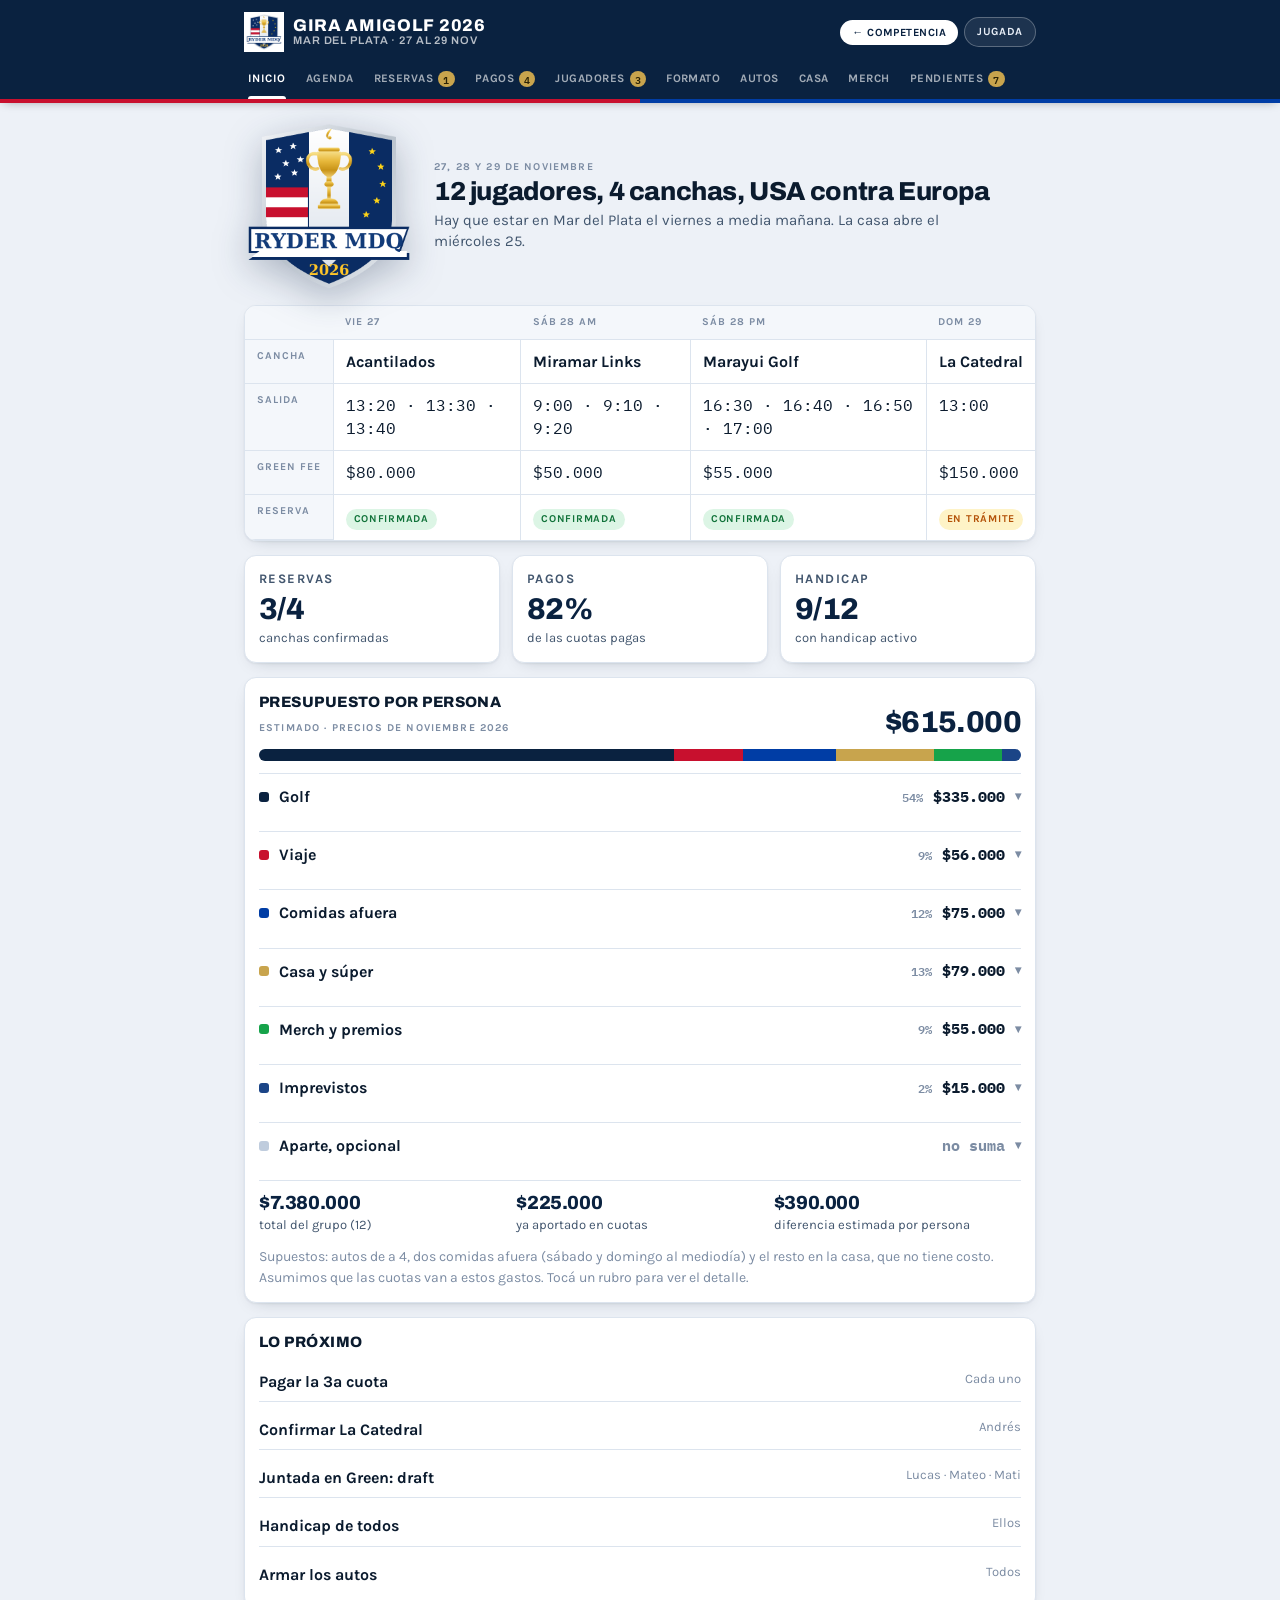
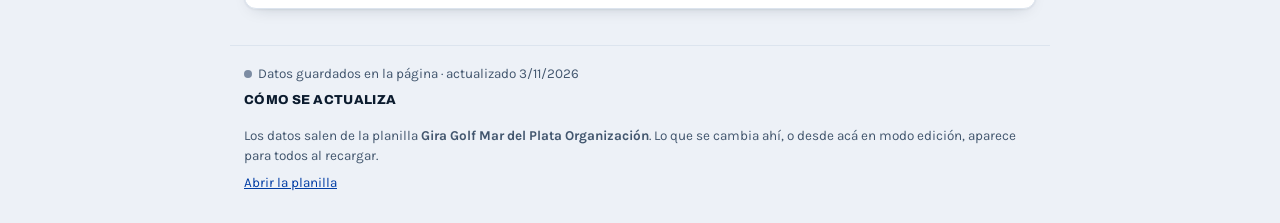
==== commit e83628be: "Gira: Boa confirmado (hcp 28) Co-Authored-By: Claude Opus 5.5 <noreply@anthropic.com> Claude-Session" ====
--- a/gira/index.html
+++ b/gira/index.html
@@ -337,7 +337,7 @@
     { nombre: 'Matías Arizu', apodo: 'Mati', handicap: 'Activo', nota: '', ago: '🆗', sep: '🆗', oct: '', excluido: '', equipo: '', capitan: 'Sí' },
     { nombre: 'Joaquín Viboud', apodo: 'Vibu', handicap: 'Activo', nota: '', ago: '✅', sep: '✅', oct: '✅', excluido: '', equipo: '', capitan: '' },
     { nombre: 'Ignacio Paz', apodo: 'Ini', handicap: 'Activo', nota: '', ago: '✅', sep: '✅', oct: '', excluido: '', equipo: '', capitan: '' },
-    { nombre: 'Bautista Boero', apodo: 'Boa (a confirmar)', handicap: 'A resolver', nota: 'Suplente: ocupa el lugar de Mateo Gazzera.', ago: '✅', sep: '✅', oct: '✅', excluido: '', equipo: '', capitan: '' }
+    { nombre: 'Bautista Boero', apodo: 'Boa', handicap: 'Activo · 28', nota: 'Suplente: ocupa el lugar de Mateo Gazzera.', ago: '✅', sep: '✅', oct: '✅', excluido: '', equipo: '', capitan: '' }
   ],
   Viajes: [
     { jugador: 'Andrés Benvenuto', llega: 'Mié 25', como: 'Maneja y sale primero. Abre la casa.', auto: 'Auto de Benve' },
@@ -780,7 +780,7 @@
         return '<div class="card jug"><div><b>' + esc(j.nombre) + '</b><small>' + esc(j.apodo) + (si(j.capitan) ? ' · Capitán' : '') + '</small>' +
           (j.nota ? '<small>' + esc(j.nota) + '</small>' : '') + '</div><div style="display:grid;gap:6px;justify-items:end"><span class="chip ' + h + '">' + esc(j.handicap) + '</span>' + lapiz('Jugadores', j) + '</div></div>';
       }).join('') + '</div>' +
-      '<p class="chico t2">Mateo Gazzera se bajó por trabajo: su lugar lo ocupa Boa (a confirmar). Si no puede: Juan B y después Zenon.</p>';
+      '<p class="chico t2">Mateo Gazzera se bajó por trabajo: su lugar lo ocupa Bautista Boero (Boa).</p>';
   },
 
   formato: function () {
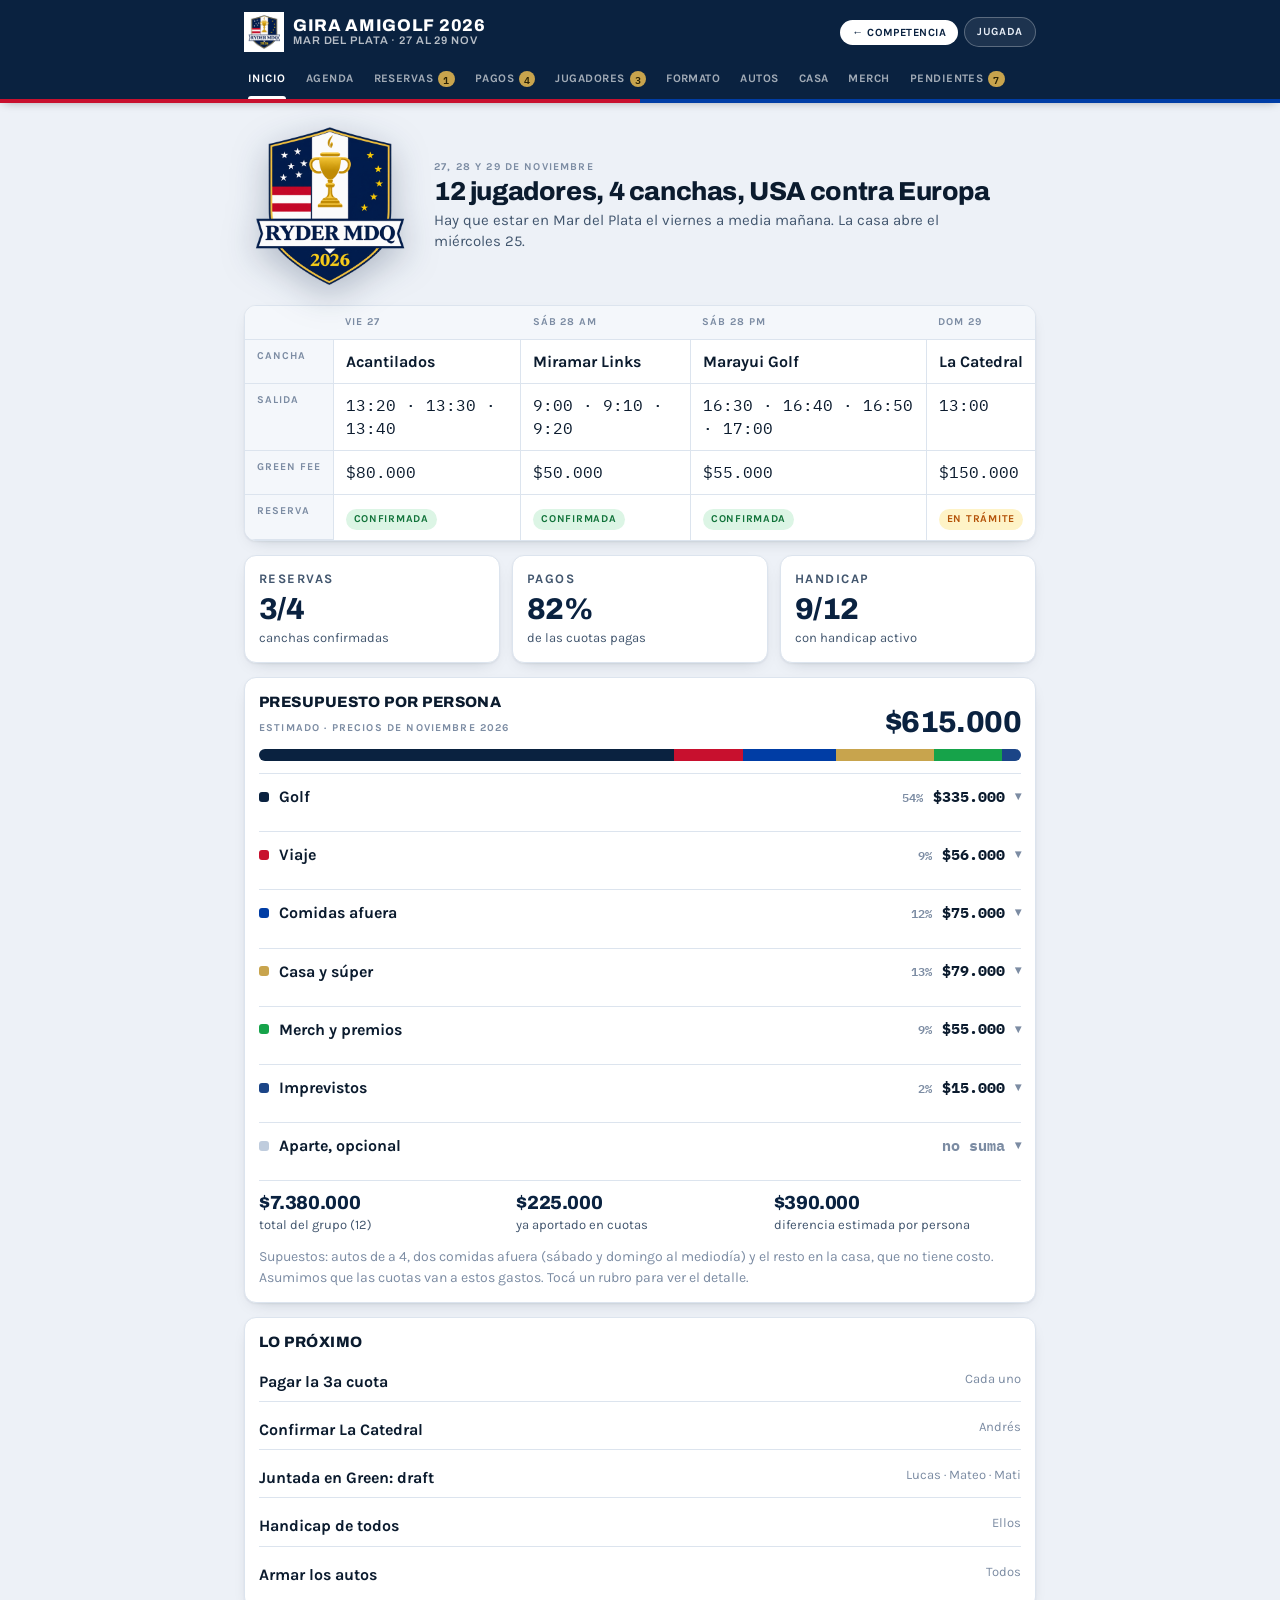
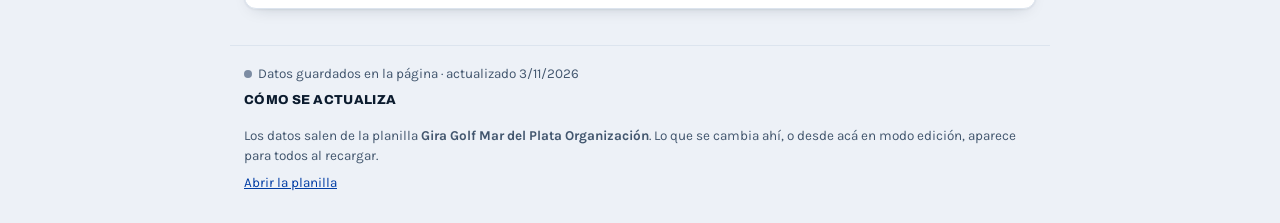
==== commit 90da625f: "Acantilados: no se juega la cancha Azul (Merlo y Medio) Co-Authored-By: Claude Opus 5.5 <noreply@ant" ====
--- a/gira/index.html
+++ b/gira/index.html
@@ -310,7 +310,7 @@
     { clave: 'app', valor: 'https://andr3sb3nv3.github.io/GolfTourMdq/' }
   ],
   Canchas: [
-    { dia: 'Vie 27', cancha: 'Acantilados', salida: '13:20 · 13:30 · 13:40', lineas: '3 de 4', juego: 'Stableford + fourball', green_fee: '80000', estado: 'Confirmada', gestiona: 'Andrés', nota: 'Primera ronda. Cancha Azul (Merlo y Medio). Con el green fee viene un canasto de bolas. Pagado: $960.000 (12 × $80.000), lo transfirió Lucas.' },
+    { dia: 'Vie 27', cancha: 'Acantilados', salida: '13:20 · 13:30 · 13:40', lineas: '3 de 4', juego: 'Stableford + fourball', green_fee: '80000', estado: 'Confirmada', gestiona: 'Andrés', nota: 'Primera ronda. No es la cancha Azul (Merlo y Medio): la combinación se confirma. Con el green fee viene un canasto de bolas. Pagado: $960.000 (12 × $80.000), lo transfirió Lucas.' },
     { dia: 'Sáb 28 AM', cancha: 'Miramar Links', salida: '9:00 · 9:10 · 9:20', lineas: '3 de 4', juego: 'Stableford + fourball', green_fee: '50000', estado: 'Confirmada', gestiona: 'Andrés', nota: 'Segunda ronda. Después: surf en Chapadmalal y Marayui a la tarde.' },
     { dia: 'Sáb 28 PM', cancha: 'Marayui Golf', salida: '16:30 · 16:40 · 16:50 · 17:00', lineas: '4 líneas de 3', juego: 'Scramble de a 3 · 9 hoyos', green_fee: '55000', estado: 'Confirmada', gestiona: 'Andrés', nota: 'Cuenta solo para la Ryder (medal neto por equipo). Pagamos 18: el que quiera sigue los otros 9, no suman.' },
     { dia: 'Dom 29', cancha: 'La Catedral', salida: '13:00', lineas: '3 de 4', juego: 'Stableford + fourball', green_fee: '150000', estado: 'En trámite', gestiona: 'Andrés', nota: 'Mar del Plata Golf Club. Después: almuerzo y premios.' }
@@ -319,7 +319,7 @@
     { fecha: '25', dia: 'Mié', hora: 'Todo el día', titulo: 'Abre la casa', detalle: 'Cada uno llega cuando puede.', estado: '' },
     { fecha: '26', dia: 'Jue', hora: 'Opcional', titulo: 'Ronda de práctica · Mar del Plata Golf', detalle: 'Opcional. Puede haber también una tarde de golf o de surf.', estado: '' },
     { fecha: '27', dia: 'Vie', hora: 'Media mañana', titulo: 'Todos en Mar del Plata', detalle: 'Último momento para llegar.', estado: '' },
-    { fecha: '27', dia: 'Vie', hora: '13:20', titulo: 'Ronda 1 · Acantilados', detalle: 'Stableford + fourball. Cancha Azul (Merlo y Medio). Con el green fee viene un canasto de bolas.', estado: 'Confirmada' },
+    { fecha: '27', dia: 'Vie', hora: '13:20', titulo: 'Ronda 1 · Acantilados', detalle: 'Stableford + fourball. No es la cancha Azul (Merlo y Medio): la combinación se confirma. Con el green fee viene un canasto de bolas.', estado: 'Confirmada' },
     { fecha: '28', dia: 'Sáb', hora: '9:00', titulo: 'Ronda 2 · Miramar Links', detalle: 'Stableford + fourball.', estado: 'Confirmada' },
     { fecha: '28', dia: 'Sáb', hora: '16:30', titulo: 'Ronda 3 · Marayui Golf', detalle: 'Scramble de a 3, 9 hoyos: cuenta para la Ryder. Después, el que quiera sigue los otros 9.', estado: 'Confirmada' },
     { fecha: '28', dia: 'Sáb', hora: 'Noche', titulo: 'Asado en la casa', detalle: 'Un buen asado.', estado: '' },
@@ -762,7 +762,8 @@
         var st = si(j.excluido) ? '<span class="chip gris">Excluido</span>' : n === 3 ? '<span class="chip ok">Al día</span>' : n === 0 ? '<span class="chip pend">Sin pagos</span>' : '<span class="chip tram">Debe ' + (3 - n) + '</span>';
         return '<tr><td><b>' + esc(apellido(j.nombre)) + '</b> <span class="tenue chico apodo">' + esc(j.apodo) + '</span></td><td class="c">' + pt(j, 'ago') + '</td><td class="c">' + pt(j, 'sep') + '</td><td class="c">' + pt(j, 'oct') + '</td><td>' + st + (EDIT.on ? ' ' + lapiz('Jugadores', j) : '') + '</td></tr>';
       }).join('') + '</tbody></table></div>' +
-      '<div class="ley"><span><span class="pt si">✓</span>Pagó</span><span><span class="pt av">✓</span>Avisó, falta confirmar</span><span><span class="pt no">–</span>Sin registro</span></div>';
+      '<div class="ley"><span><span class="pt si">✓</span>Pagó</span><span><span class="pt av">✓</span>Avisó, falta confirmar</span><span><span class="pt no">–</span>Sin registro</span></div>' +
+      '<div class="card"><h3>Green fees y lo que falta</h3><ul class="lista"><li>Los green fees se pagan con el pozo de las cuotas: es más fácil pagar por todos.</li><li>Acantilados ya está pago (con canasto de bolas).</li><li>Faltan unos <b>$105.000</b> para cubrir todo. Conviene juntarlos <b>antes del 22/11</b>, que es cuando hay que pagar La Catedral.</li><li>Miramar y Marayui se pueden pagar en el momento.</li><li>A Mateo se le devuelve lo que puso.</li><li>El resto del viaje, por Splitwise como siempre.</li></ul></div>';
   },
 
   jugadores: function (k) {
@@ -787,12 +788,12 @@
     return '<div><div class="eyebrow">Cómo se juega</div><h2>Formato y reglas</h2></div>' +
       '<div class="g2">' +
         '<div class="card"><h3>Individual</h3><ul class="lista"><li><b>Stableford neto</b> en Acantilados, Miramar y La Catedral.</li><li>Gana el que más puntos suma en total.</li><li>Marayui no suma para el individual.</li></ul></div>' +
-        '<div class="card"><h3>Ryder: <span style="color:var(--usa)">USA</span> vs <span style="color:var(--eur)">Europe</span></h3><ul class="lista"><li>Dos equipos de 6.</li><li><b>Fourball</b> en Acantilados (vie) y Miramar (sáb a la mañana); cada equipo arma sus parejas.</li><li><b>Marayui: scramble de a 3, 9 hoyos.</b> Dos partidos de 3 contra 3.</li><li><b>Domingo en La Catedral: singles</b> (matches individuales).</li><li>Sin foursome.</li></ul></div>' +
-        '<div class="card"><h3>Draft</h3><ul class="lista"><li>Capitanes: <b>Mati Arizu</b> y <b>Sebastián Bergadá</b> (reemplaza a Mateo Gazzera, que se bajó).</li><li>Los equipos se rehacen.</li><li>Se sortea quién elige primero.</li><li>Eligen 1 y 1 en privado; después se anuncian.</li></ul></div>' +
-        '<div class="card"><h3>Scramble en Marayui</h3><ul class="lista"><li>Tiran los tres, eligen la mejor pelota y desde ahí vuelven a tirar los tres.</li><li>Una tarjeta por equipo, 9 hoyos.</li><li>Medal neto: golpes de los 9 hoyos menos el handicap del equipo. En cada 3 contra 3, el menor neto gana el punto (empate, ½).</li><li>El handicap de cada equipo lo fija el comité (base: 20% + 15% + 10% del más bajo al más alto, a la mitad por ser 9 hoyos).</li><li>En cada hoyo se anota de quién fue la salida: mínimo 2 de cada jugador; el equipo que no llega pierde el match. La app lleva la cuenta.</li><li>Salimos de 16:30 a 17:00: sobra luz y el que quiera sigue los otros 9 (están pagos). No suman.</li></ul></div>' +
+        '<div class="card"><h3>Ryder: <span style="color:var(--usa)">USA</span> vs <span style="color:var(--eur)">Europe</span></h3><ul class="lista"><li>Dos equipos de 6. Capitanes: Sebas (Europe) y Mati (USA).</li><li><b>Vie · Acantilados: four-ball.</b> 3 matches de pareja contra pareja, 3 puntos.</li><li><b>Sáb · Miramar: four-ball</b>, igual que Acantilados. 3 matches, 3 puntos.</li><li><b>Sáb · Marayui: scramble de a 3, 9 hoyos.</b> Dos partidos de 3 contra 3, 2 puntos cada uno.</li><li><b>Dom · La Catedral: individuales.</b> 6 matches, 6 puntos.</li><li>Siempre al <b>85% del handicap</b>, cada uno el suyo.</li><li>Las parejas y los cruces los arman los capitanes antes de cada ronda.</li><li><b>Stableford por equipo:</b> se suman los puntos Stableford de los 6 de cada equipo en Acantilados, Miramar y La Catedral; el que más suma se lleva 3 puntos.</li><li>En total hay 19 puntos en juego: gana el primero que llega a 10.</li></ul></div>' +
+        '<div class="card"><h3>La polla</h3><ul class="lista"><li>Subasta de jugadores: <b>viernes a la noche, en la comida</b>, después de Acantilados.</li><li>Se arranca por los que peor jugaron en Acantilados: «¿quién compra a este?», 5.000, 10.000, 15.000…</li><li>El que compró al jugador con <b>mejor Stableford individual</b> se lleva todo el pozo.</li><li>Podés comprar a los que quieras y arreglar con tu jugador compartirle una parte (ej.: la mitad), para darle una motivación extra.</li></ul></div>' +
+        '<div class="card"><h3>Scramble en Marayui</h3><ul class="lista"><li>Tiran los tres, eligen la mejor pelota y desde ahí vuelven a tirar los tres.</li><li>Una tarjeta por equipo, 9 hoyos.</li><li>Medal neto: golpes de los 9 hoyos menos el handicap del equipo. En cada 3 contra 3, el menor neto gana los 2 puntos (empate, 1 y 1).</li><li>El handicap de cada equipo lo fija el comité (base: 20% + 15% + 10% del más bajo al más alto, a la mitad por ser 9 hoyos).</li><li>En cada hoyo se anota de quién fue la salida: <b>3 por jugador</b>. La app lleva la cuenta y no deja pasarse.</li><li>Salimos de 16:30 a 17:00: sobra luz y el que quiera sigue los otros 9 (están pagos). No suman.</li></ul></div>' +
         '<div class="card"><h3>Ritmo de juego</h3><ul class="lista"><li>Más de doble bogey neto: levantás (0 puntos).</li><li>Rifle sanitario: a los 10 golpes se levanta.</li><li>Hcp +25 con OB en par 4 o 5: sigue desde el fairway, 4º golpe.</li></ul></div>' +
         '<div class="card"><h3>Para jugar</h3><ul class="lista"><li>Handicap nacional activo.</li><li>5 tarjetas cargadas en la AAG.</li><li>Lo no previsto lo resuelve la organización.</li></ul></div>' +
-        '<div class="card"><h3>App del torneo</h3><ul class="lista"><li>Una persona anota por la línea.</li><li>Match al 85% del handicap; la app marca los golpes.</li></ul>' +
+        '<div class="card"><h3>App del torneo</h3><ul class="lista"><li><b>Un jugador anota la línea entera:</b> el gross de los cuatro, hoyo por hoyo. Cualquiera puede anotar cualquier línea.</li><li>Hace falta el score de los cuatro porque con eso se calcula el Stableford individual.</li><li>Igual cada uno controla al rival y mira cómo va en vivo desde su celular.</li><li>Match al 85% del handicap; la app marca los golpes.</li></ul>' +
           (cfg('app') ? '<p style="margin-top:10px"><a href="' + esc(cfg('app')) + '" target="_blank" rel="noopener"><b>Abrir la app →</b></a></p>' : '') + '</div>' +
       '</div>';
   },
@@ -828,8 +829,8 @@
     return '<div><div class="eyebrow">Dónde paramos</div><h2>Casa y noche</h2><p class="bajada">Casa de Andrés. La dirección va por el grupo.</p></div>' +
       '<div class="g2">' +
         '<div class="card"><h3>La casa</h3><ul class="lista"><li>Abre el <b>miércoles 25</b>.</li><li>Llegada: <b>sin límite</b>, cada uno cuando pueda.</li></ul></div>' +
-        '<div class="card"><h3>Comidas</h3><ul class="lista"><li><b>Sáb:</b> almuerzo en Marayui.</li><li><b>Dom:</b> almuerzo y premios en La Catedral.</li></ul></div>' +
-        '<div class="card"><h3>Sábado</h3><ul class="lista"><li>Entre las dos rondas: surf en Chapadmalal.</li><li>A la noche: un buen asado en la casa.</li></ul></div>' +
+        '<div class="card"><h3>Comidas</h3><ul class="lista"><li><b>Jue a la noche:</b> cena en un restaurante para los que ya llegaron (propuesta: La Catedral) y, si da, un pub.</li><li><b>Vie y sáb a la noche:</b> comemos en la casa, todos juntos.</li><li><b>Sáb:</b> almuerzo entre Miramar y Marayui.</li><li><b>Dom:</b> almuerzo y premios en La Catedral.</li></ul></div>' +
+        '<div class="card"><h3>Sábado</h3><ul class="lista"><li>Entre las dos rondas: Miramar termina tipo 13 y Marayui sale 16:30. Almuerzo y, <b>si hay olas</b>, surf en Chapadmalal.</li><li>A la noche: un buen asado en la casa.</li></ul></div>' +
       '</div>';
   },
 
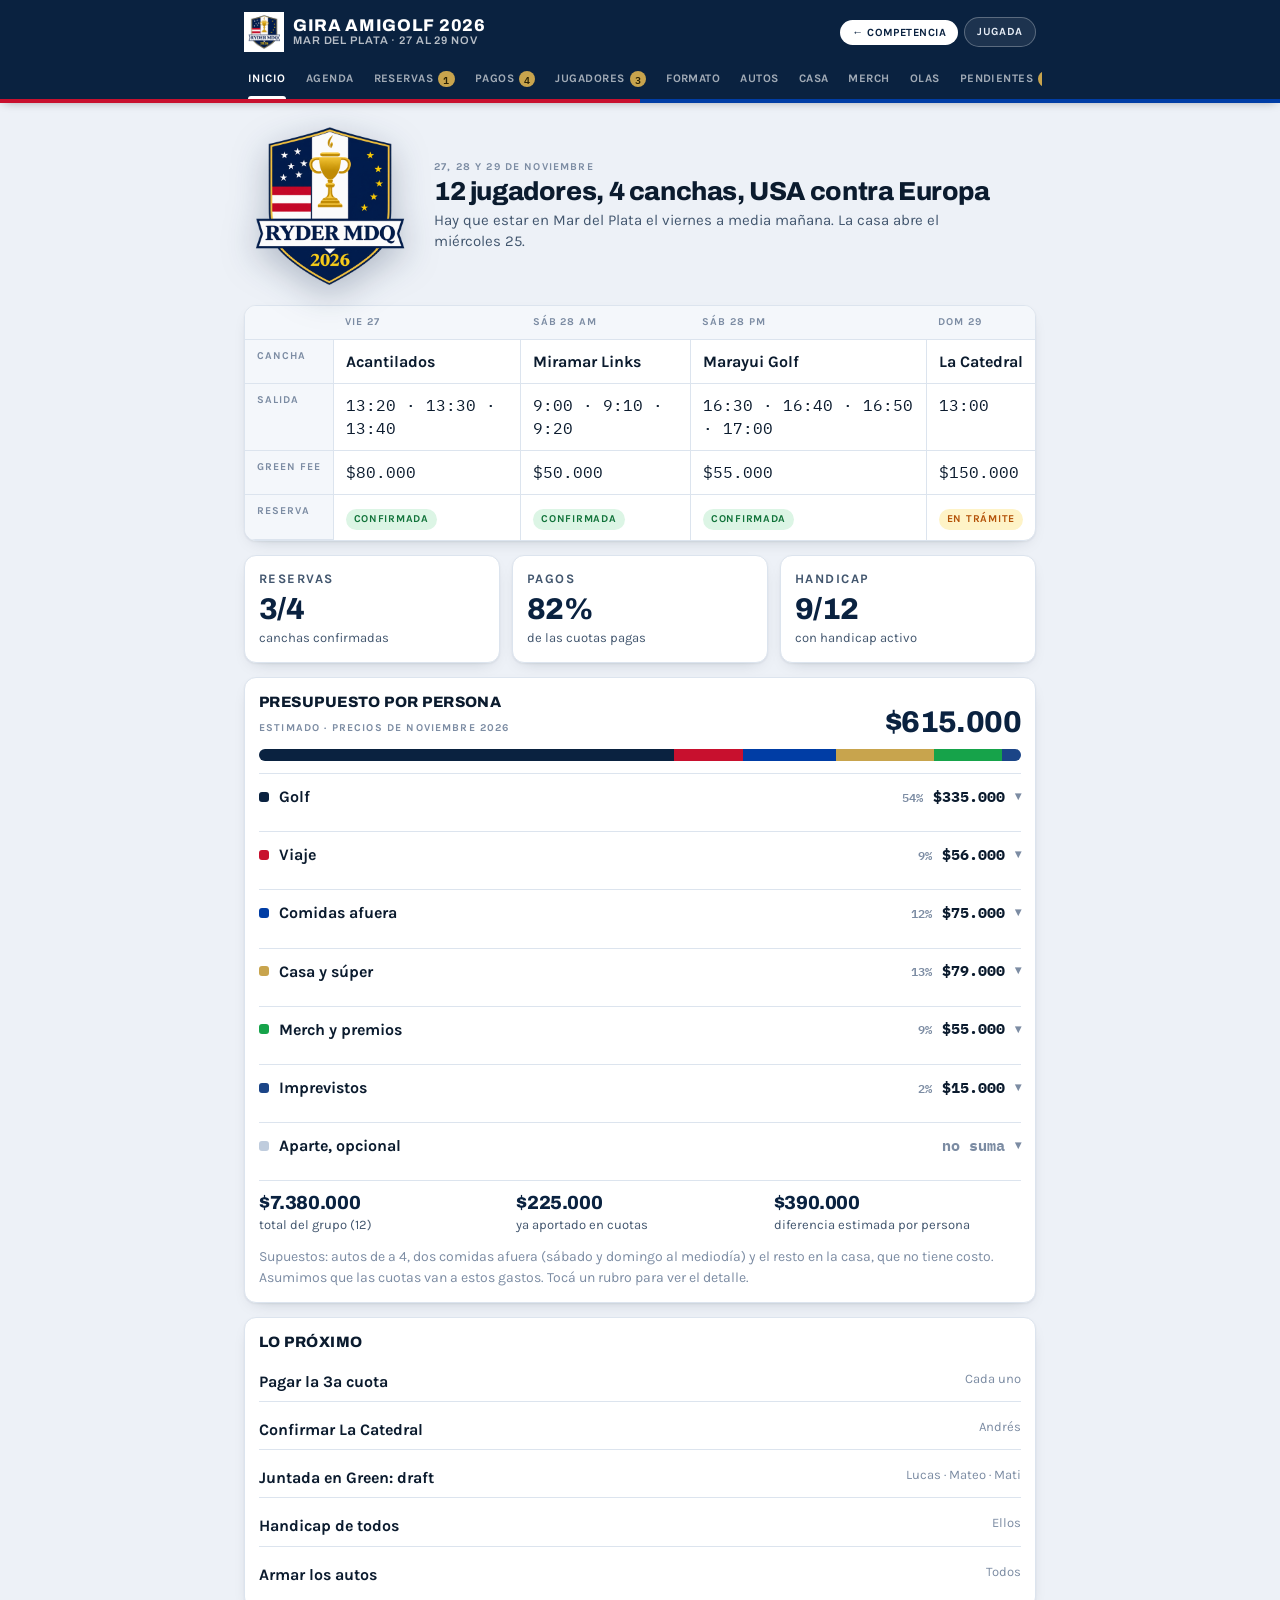
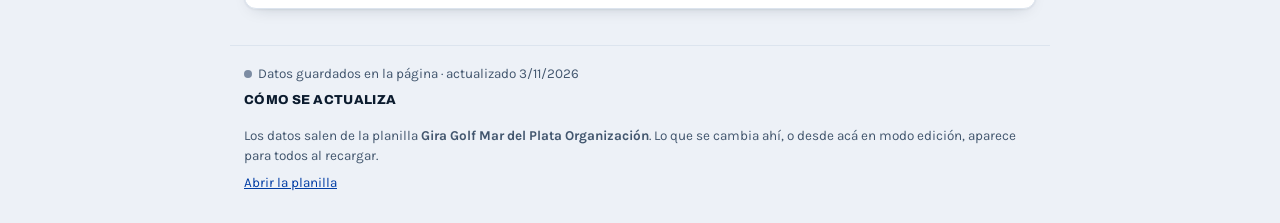
==== commit 3b396d64: "Gira: pestaña Olas con pronóstico en vivo para surfear jue 26, sáb 28 y dom 29 (v86) Co-Authored-By:" ====
--- a/gira/index.html
+++ b/gira/index.html
@@ -251,6 +251,14 @@
 .leaflet-tooltip.cartel{background:var(--tinta);color:#fff;border:0;border-radius:8px;padding:5px 8px;font:500 12px/1.25 var(--texto);box-shadow:0 2px 8px rgba(11,27,46,.3)}
 .leaflet-tooltip.cartel{transition:opacity .3s,transform .3s}.leaflet-tooltip.cartel.apagado{opacity:.35}.leaflet-tooltip.cartel.activo{background:var(--oro);color:var(--tinta);z-index:1000}.leaflet-tooltip.cartel b{font-family:var(--titulo);font-size:12.5px}
 .leaflet-tooltip-top.cartel::before{border-top-color:var(--tinta)}.leaflet-tooltip-bottom.cartel::before{border-bottom-color:var(--tinta)}.leaflet-tooltip-left.cartel::before{border-left-color:var(--tinta)}.leaflet-tooltip-right.cartel::before{border-right-color:var(--tinta)}
+.olas-cab{display:flex;justify-content:space-between;align-items:flex-start;gap:10px;flex-wrap:wrap;margin-bottom:8px}
+.olas-t{width:100%;border-collapse:collapse;font-size:14px}
+.olas-t th,.olas-t td{padding:6px 5px;border-top:1px solid var(--linea);text-align:left;white-space:nowrap}
+.olas-t th{font:700 10.5px/1.2 var(--texto);letter-spacing:.08em;text-transform:uppercase;color:var(--tenue);border-top:0}
+.olas-spot{font-weight:800;margin:10px 0 2px}
+.chip.flojo{background:var(--panel-2);color:var(--tinta-2);border:1px solid var(--linea)}
+.olas-links{display:flex;flex-wrap:wrap;gap:8px}
+.olas-links a{display:inline-block;padding:8px 12px;border:1px solid var(--linea-2);border-radius:999px;background:var(--panel);color:var(--eur);font-weight:700;text-decoration:none;font-size:14px}
 .aviso{border-left:4px solid var(--oro);background:var(--oro-suave);border-radius:0 10px 10px 0;padding:10px 12px;font-size:14px}
 
 footer{border-top:1px solid var(--linea);padding-block:18px 30px;font-size:13.5px;color:var(--tinta-2);display:grid;gap:8px}
@@ -310,7 +318,7 @@
     { clave: 'app', valor: 'https://andr3sb3nv3.github.io/GolfTourMdq/' }
   ],
   Canchas: [
-    { dia: 'Vie 27', cancha: 'Acantilados', salida: '13:20 · 13:30 · 13:40', lineas: '3 de 4', juego: 'Stableford + fourball', green_fee: '80000', estado: 'Confirmada', gestiona: 'Andrés', nota: 'Primera ronda. No es la cancha Azul (Merlo y Medio): la combinación se confirma. Con el green fee viene un canasto de bolas. Pagado: $960.000 (12 × $80.000), lo transfirió Lucas.' },
+    { dia: 'Vie 27', cancha: 'Acantilados', salida: '13:20 · 13:30 · 13:40', lineas: '3 de 4', juego: 'Stableford + fourball', green_fee: '80000', estado: 'Confirmada', gestiona: 'Andrés', nota: 'Primera ronda. Cancha Azul (Merlo y Medio). Con el green fee viene un canasto de bolas. Pagado: $960.000 (12 × $80.000), lo transfirió Lucas.' },
     { dia: 'Sáb 28 AM', cancha: 'Miramar Links', salida: '9:00 · 9:10 · 9:20', lineas: '3 de 4', juego: 'Stableford + fourball', green_fee: '50000', estado: 'Confirmada', gestiona: 'Andrés', nota: 'Segunda ronda. Después: surf en Chapadmalal y Marayui a la tarde.' },
     { dia: 'Sáb 28 PM', cancha: 'Marayui Golf', salida: '16:30 · 16:40 · 16:50 · 17:00', lineas: '4 líneas de 3', juego: 'Scramble de a 3 · 9 hoyos', green_fee: '55000', estado: 'Confirmada', gestiona: 'Andrés', nota: 'Cuenta solo para la Ryder (medal neto por equipo). Pagamos 18: el que quiera sigue los otros 9, no suman.' },
     { dia: 'Dom 29', cancha: 'La Catedral', salida: '13:00', lineas: '3 de 4', juego: 'Stableford + fourball', green_fee: '150000', estado: 'En trámite', gestiona: 'Andrés', nota: 'Mar del Plata Golf Club. Después: almuerzo y premios.' }
@@ -319,7 +327,7 @@
     { fecha: '25', dia: 'Mié', hora: 'Todo el día', titulo: 'Abre la casa', detalle: 'Cada uno llega cuando puede.', estado: '' },
     { fecha: '26', dia: 'Jue', hora: 'Opcional', titulo: 'Ronda de práctica · Mar del Plata Golf', detalle: 'Opcional. Puede haber también una tarde de golf o de surf.', estado: '' },
     { fecha: '27', dia: 'Vie', hora: 'Media mañana', titulo: 'Todos en Mar del Plata', detalle: 'Último momento para llegar.', estado: '' },
-    { fecha: '27', dia: 'Vie', hora: '13:20', titulo: 'Ronda 1 · Acantilados', detalle: 'Stableford + fourball. No es la cancha Azul (Merlo y Medio): la combinación se confirma. Con el green fee viene un canasto de bolas.', estado: 'Confirmada' },
+    { fecha: '27', dia: 'Vie', hora: '13:20', titulo: 'Ronda 1 · Acantilados', detalle: 'Stableford + fourball. Cancha Azul (Merlo y Medio). Con el green fee viene un canasto de bolas.', estado: 'Confirmada' },
     { fecha: '28', dia: 'Sáb', hora: '9:00', titulo: 'Ronda 2 · Miramar Links', detalle: 'Stableford + fourball.', estado: 'Confirmada' },
     { fecha: '28', dia: 'Sáb', hora: '16:30', titulo: 'Ronda 3 · Marayui Golf', detalle: 'Scramble de a 3, 9 hoyos: cuenta para la Ryder. Después, el que quiera sigue los otros 9.', estado: 'Confirmada' },
     { fecha: '28', dia: 'Sáb', hora: 'Noche', titulo: 'Asado en la casa', detalle: 'Un buen asado.', estado: '' },
@@ -683,8 +691,76 @@
   else { callar(); mostrarRuta(Number(v)); decir(NARRA[Number(v)]); }
 });
 
+
+/* ---------- pronóstico de olas (Open-Meteo, en vivo en el celular de cada uno) ---------- */
+var SPOTS = [
+  { n: 'Chapadmalal', c: [-38.18, -57.65] },
+  { n: 'Miramar', c: [-38.27, -57.83] }
+];
+// Ventanas para surfear. h = horas locales que se muestran.
+var VENTANAS = [
+  { f: '2026-11-26', t: 'Jueves 26 a la noche', d: 'Antes de cenar, hasta que se va el sol (~20:10).', h: [17, 18, 19, 20] },
+  { f: '2026-11-28', t: 'Sábado 28 al mediodía', d: 'Entre Miramar (termina ~13:45) y Marayui (sale 16:30).', h: [13, 14, 15, 16] },
+  { f: '2026-11-29', t: 'Domingo 29 temprano', d: 'Solo si está muy bueno: La Catedral sale 13:00.', h: [6, 7, 8, 9] }
+];
+var OLAS = { estado: '', datos: null, hora: '' };
+var PUNTOS = ['N', 'NE', 'E', 'SE', 'S', 'SO', 'O', 'NO'];
+function rumbo(g) { return g == null ? '' : PUNTOS[Math.round(((g % 360) + 360) % 360 / 45) % 8]; }
+// La costa entre Mar del Plata y Miramar mira al SE: el viento terral (offshore) viene del NO.
+function vientoTipo(dir) { var d = Math.abs(((dir - 315) % 360 + 540) % 360 - 180); return d <= 60 ? 'terral' : d <= 110 ? 'cruzado' : 'del mar'; }
+function calif(o) {
+  if (o.h == null) return null;
+  var tipo = vientoTipo(o.wd), bueno = tipo === 'terral' || o.w < 12, malo = tipo === 'del mar' && o.w > 25;
+  if (o.h >= 0.6 && o.h <= 2.2 && o.p >= 7 && bueno) return ['ok', 'Pinta bien'];
+  if (o.h >= 0.4 && o.h <= 2.6 && !malo) return ['tram', 'Puede andar'];
+  return ['flojo', o.h < 0.4 ? 'Chato' : o.h > 2.6 ? 'Muy grande' : 'Flojo'];
+}
+function urlOlas() {
+  var la = SPOTS.map(function (s) { return s.c[0]; }).join(','), lo = SPOTS.map(function (s) { return s.c[1]; }).join(',');
+  var q = '?latitude=' + la + '&longitude=' + lo + '&timezone=America%2FArgentina%2FBuenos_Aires&start_date=2026-11-26&end_date=2026-11-29';
+  return ['https://marine-api.open-meteo.com/v1/marine' + q + '&hourly=wave_height,wave_period,wave_direction,swell_wave_height,swell_wave_period',
+    'https://api.open-meteo.com/v1/forecast' + q + '&hourly=wind_speed_10m,wind_direction_10m&wind_speed_unit=kmh'];
+}
+function cargarOlas() {
+  if (OLAS.estado === 'cargando') return;
+  OLAS.estado = 'cargando';
+  var lista = function (j) { return Array.isArray(j) ? j : [j]; };
+  Promise.all(urlOlas().map(function (u) { return fetch(u, { cache: 'no-store' }).then(function (r) { return r.json(); }); })).then(function (r) {
+    var mar = lista(r[0]), vto = lista(r[1]);
+    if (!mar[0] || !mar[0].hourly) throw new Error((mar[0] && mar[0].reason) || 'sin datos');
+    OLAS.datos = SPOTS.map(function (s, i) {
+      var m = mar[i].hourly, v = (vto[i] || {}).hourly || {}, x = {};
+      m.time.forEach(function (t, k) {
+        x[t] = { h: m.wave_height[k], p: m.wave_period[k], d: m.wave_direction[k], sh: m.swell_wave_height[k], sp: m.swell_wave_period[k],
+          w: v.wind_speed_10m ? v.wind_speed_10m[k] : null, wd: v.wind_direction_10m ? v.wind_direction_10m[k] : null };
+      });
+      return x;
+    });
+    OLAS.estado = 'ok'; OLAS.hora = new Date().toLocaleString('es-AR', { weekday: 'short', day: 'numeric', month: 'numeric', hour: '2-digit', minute: '2-digit' });
+  }).catch(function () { OLAS.estado = 'error'; }).then(function () { if ((location.hash.slice(1) || 'inicio') === 'olas') mostrar('olas'); });
+}
+function num1(v) { return v == null ? '–' : (Math.round(v * 10) / 10).toLocaleString('es-AR'); }
+function ventanaOlas(vt) {
+  var cuerpo;
+  if (OLAS.estado !== 'ok') cuerpo = '<p class="chico t2">' + (OLAS.estado === 'error' ? 'No se pudo leer el pronóstico. Probá recargar o mirá los links de abajo.' : 'Buscando el pronóstico…') + '</p>';
+  else cuerpo = SPOTS.map(function (s, i) {
+    var filas = vt.h.map(function (h) { return OLAS.datos[i][vt.f + 'T' + ('0' + h).slice(-2) + ':00']; });
+    if (!filas.some(function (o) { return o && o.h != null; })) return '<div class="olas-spot">' + s.n + '</div><p class="chico t2">Todavía no hay pronóstico para ese día. Aparece unos 7 a 10 días antes.</p>';
+    var mejor = filas.filter(function (o) { return o && o.h != null; }).map(calif).sort(function (a, b) { return ['ok', 'tram', 'flojo'].indexOf(a[0]) - ['ok', 'tram', 'flojo'].indexOf(b[0]); })[0];
+    return '<div class="olas-spot">' + s.n + ' <span class="chip ' + mejor[0] + '">' + mejor[1] + '</span></div>' +
+      '<div class="scroll"><table class="olas-t"><thead><tr><th>Hora</th><th>Olas</th><th>Per.</th><th>Mar</th><th>Viento km/h</th></tr></thead><tbody>' +
+      filas.map(function (o, k) {
+        if (!o || o.h == null) return '';
+        return '<tr><td class="num">' + vt.h[k] + ':00</td><td class="num"><b>' + num1(o.h) + ' m</b></td><td class="num">' + num1(o.p) + ' s</td><td>' + rumbo(o.d) +
+          '</td><td class="num">' + (o.w == null ? '–' : Math.round(o.w) + ' ' + rumbo(o.wd) + ' <span class="tenue">' + vientoTipo(o.wd).replace('cruzado', 'cruz.') + '</span>') + '</td></tr>';
+      }).join('') + '</tbody></table></div>';
+  }).join('');
+  return '<div class="card"><div class="olas-cab"><div><div class="eyebrow">' + vt.f.slice(8) + '/11</div><h3 style="margin:3px 0 0">' + vt.t + '</h3></div></div>' +
+    '<p class="chico t2" style="margin:0 0 4px">' + vt.d + '</p>' + cuerpo + '</div>';
+}
+
 var TABS = [['inicio', 'Inicio'], ['agenda', 'Agenda'], ['reservas', 'Reservas'], ['pagos', 'Pagos'], ['jugadores', 'Jugadores'],
-  ['formato', 'Formato'], ['autos', 'Autos'], ['casa', 'Casa'], ['merch', 'Merch'], ['pendientes', 'Pendientes']];
+  ['formato', 'Formato'], ['autos', 'Autos'], ['casa', 'Casa'], ['merch', 'Merch'], ['olas', 'Olas'], ['pendientes', 'Pendientes']];
 
 var V = {
   inicio: function (k) {
@@ -840,6 +916,20 @@
         '<div class="card"><h3>Ropa</h3><ul class="lista"><li>Chomba del color del equipo, con apellido.</li><li><span class="chip usa">USA</span> rojo · <span class="chip eur">Europe</span> azul.</li><li>Talles: después del draft.</li></ul></div>' +
         '<div class="card"><h3>Premios</h3><ul class="lista"><li>Campeón Stableford y equipo ganador.</li><li>Se entregan el domingo en La Catedral.</li></ul></div>' +
       '</div>';
+  },
+
+  olas: function () {
+    if (!OLAS.estado || OLAS.estado === 'error') cargarOlas();
+    var windy = 'https://www.windy.com/-38.20/-57.70/waves?waves,-38.20,-57.70,10';
+    return '<div><div class="eyebrow">Entre Miramar y Marayui' + (OLAS.hora ? ' · leído ' + esc(OLAS.hora) : '') + '</div><h2>Pronóstico de olas</h2>' +
+      '<p class="bajada">Se actualiza solo cada vez que abrís esta pestaña. Más de 5 días antes es orientativo: el pronóstico fino se mira la semana de la gira.</p></div>' +
+      '<div class="g2">' + VENTANAS.map(ventanaOlas).join('') + '</div>' +
+      '<div class="card"><h3>Cómo leerlo</h3><ul class="lista"><li><b>Olas:</b> altura del mar; entre 0,6 y 2 m es lo ideal.</li><li><b>Período:</b> 8 s o más es mar de fondo ordenado; menos es mar picado.</li><li><b>Viento terral</b> (del NO) las peina; <b>del mar</b> (SE) las rompe. Menos de 12 km/h, casi no importa.</li></ul></div>' +
+      '<div class="card"><h3>Ver en los gurús</h3><div class="olas-links">' +
+        '<a href="https://www.surfguru.com.br/" target="_blank" rel="noopener">Surfguru (buscá Chapadmalal)</a>' +
+        '<a href="' + windy + '" target="_blank" rel="noopener">Windy · olas en la zona</a>' +
+        '<a href="https://www.windguru.cz/" target="_blank" rel="noopener">Windguru (buscá Mar del Plata)</a>' +
+      '</div><p class="chico tenue" style="margin-top:10px">Datos de esta pestaña: <a href="https://open-meteo.com/" target="_blank" rel="noopener">Open-Meteo</a> (CC BY 4.0).</p></div>';
   },
 
   pendientes: function () {
